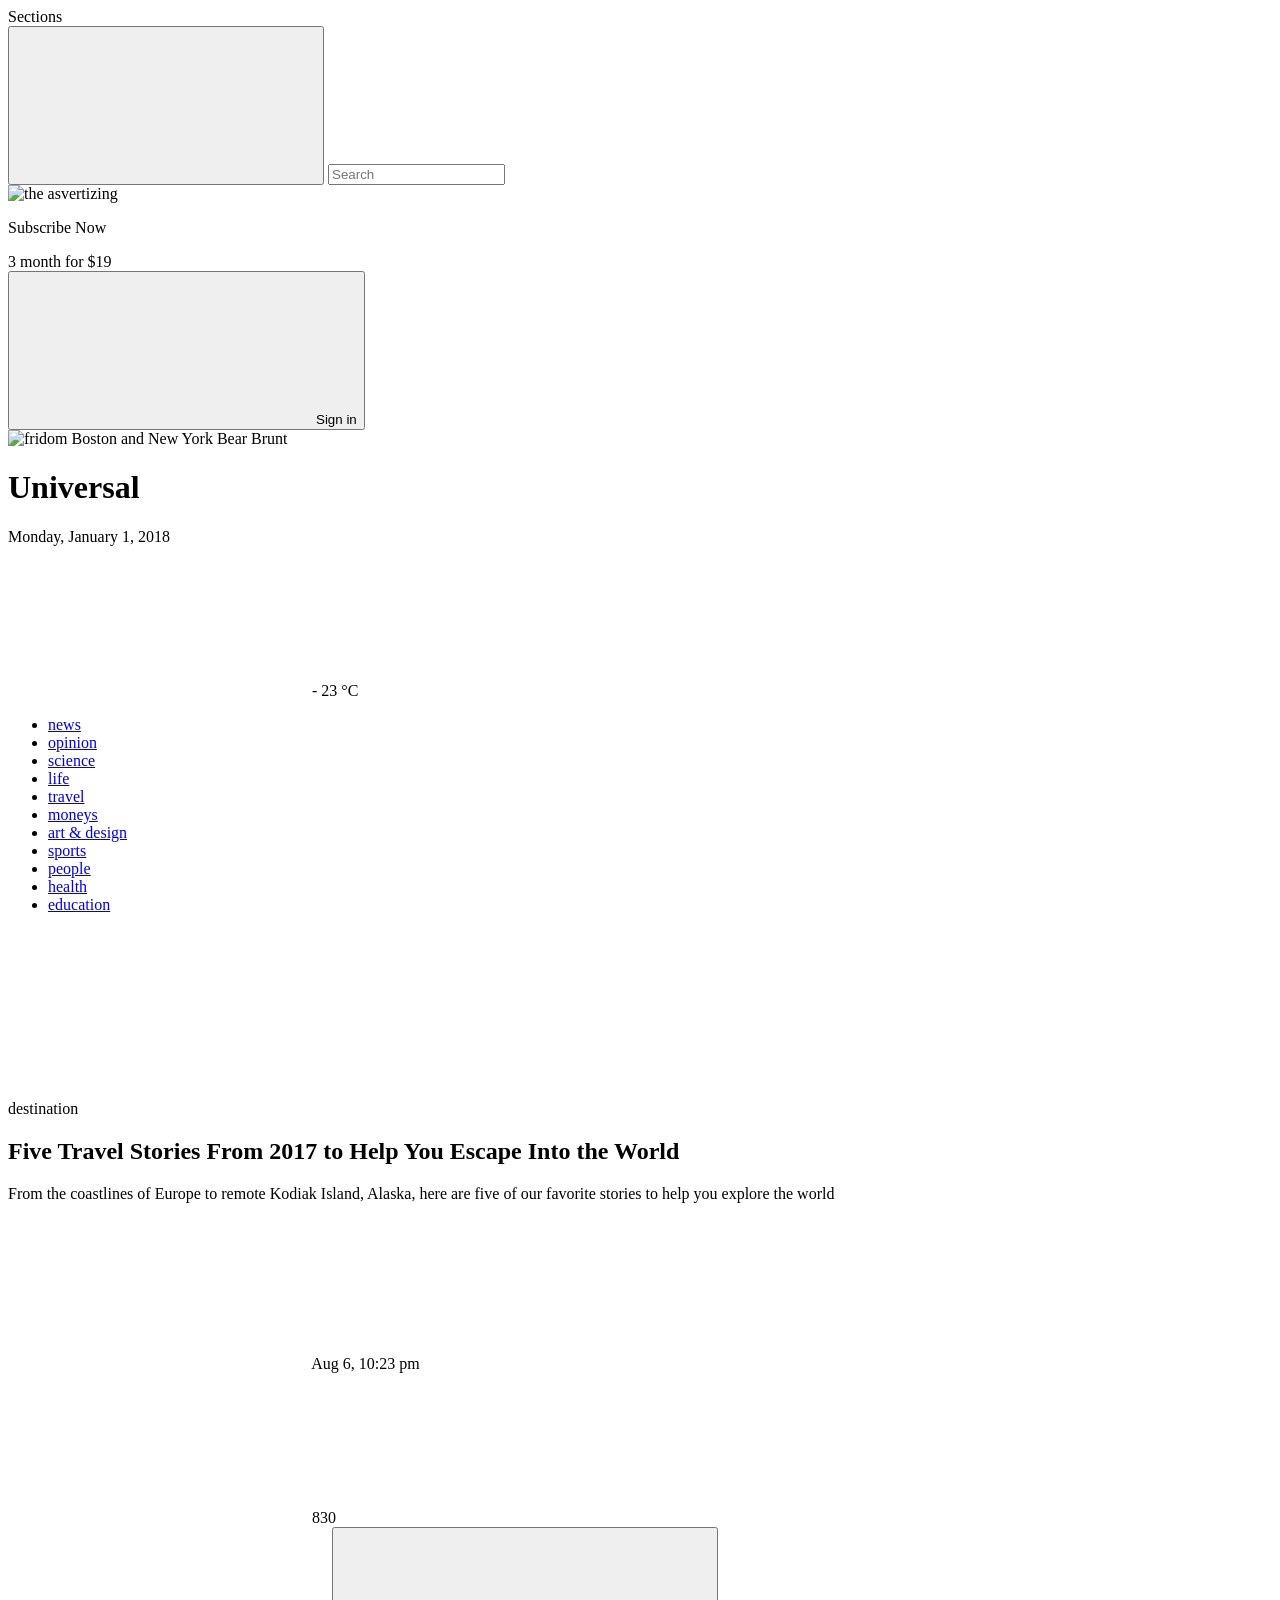
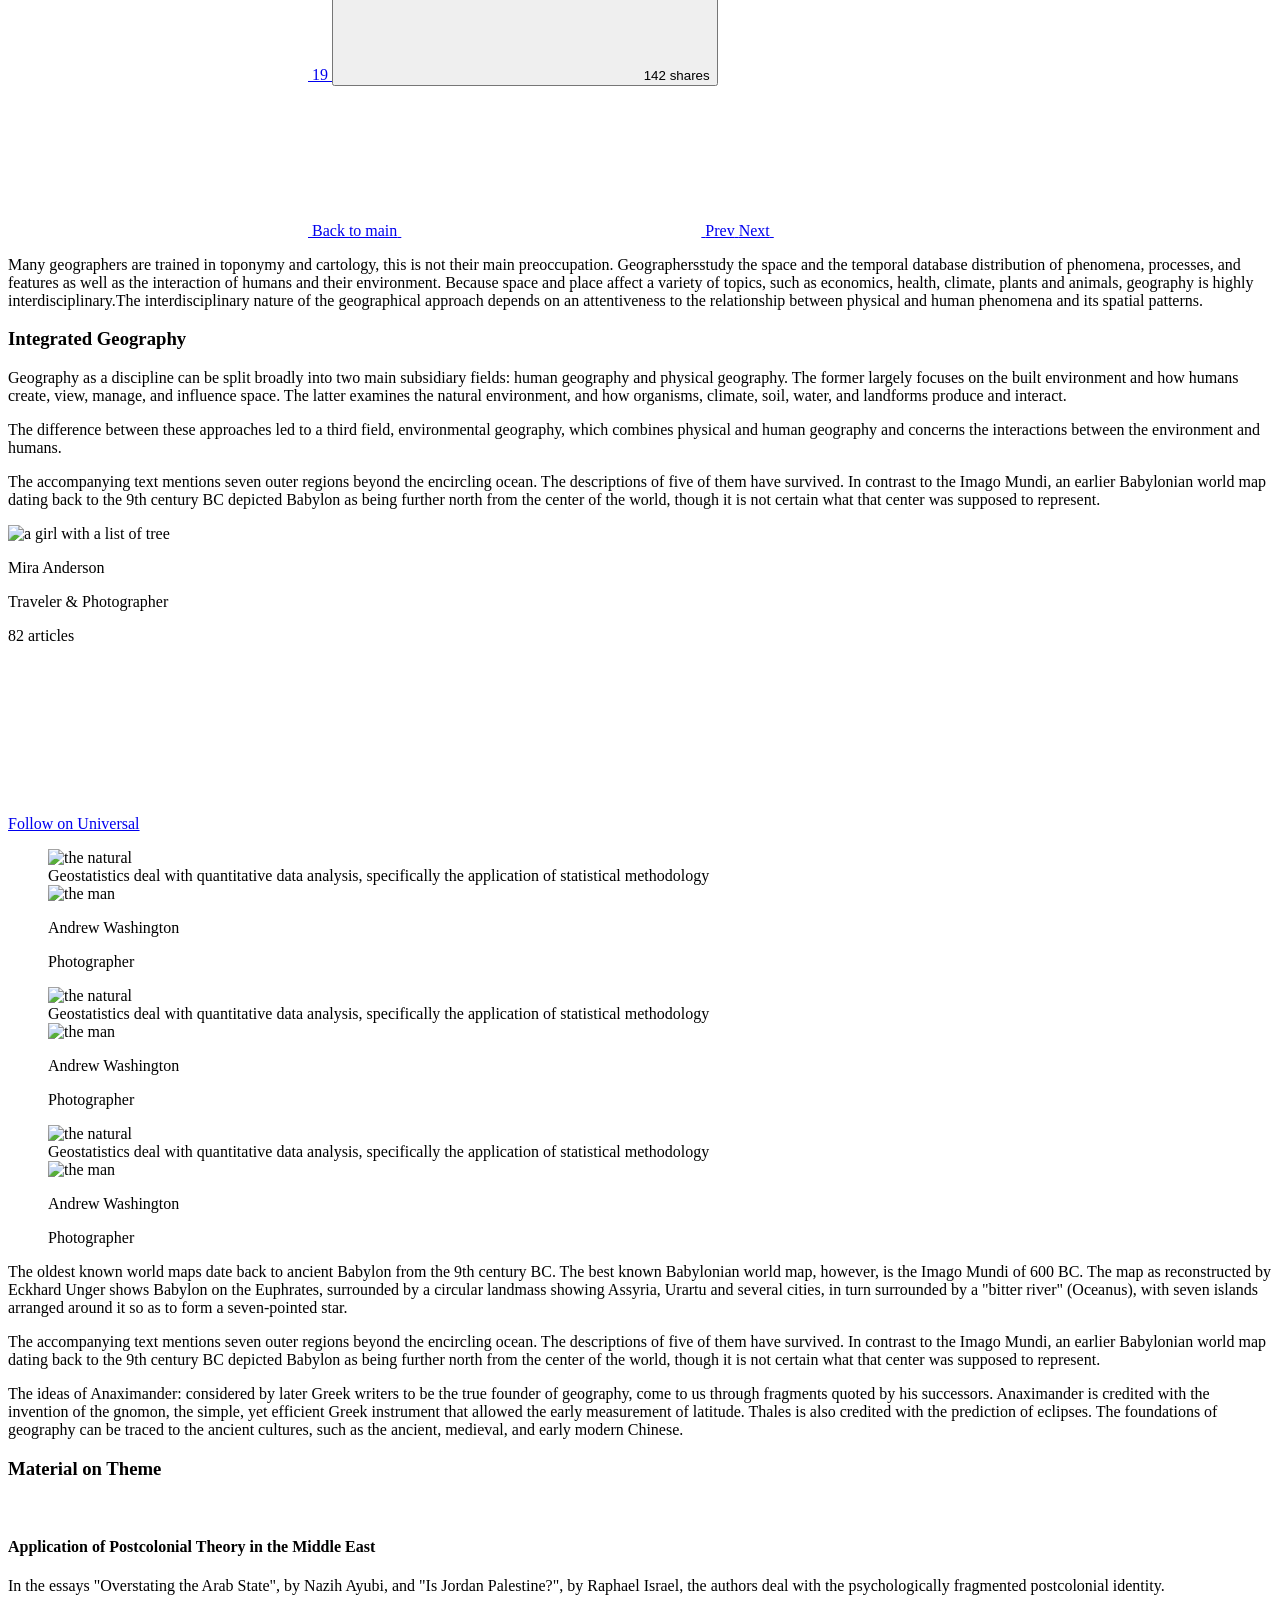
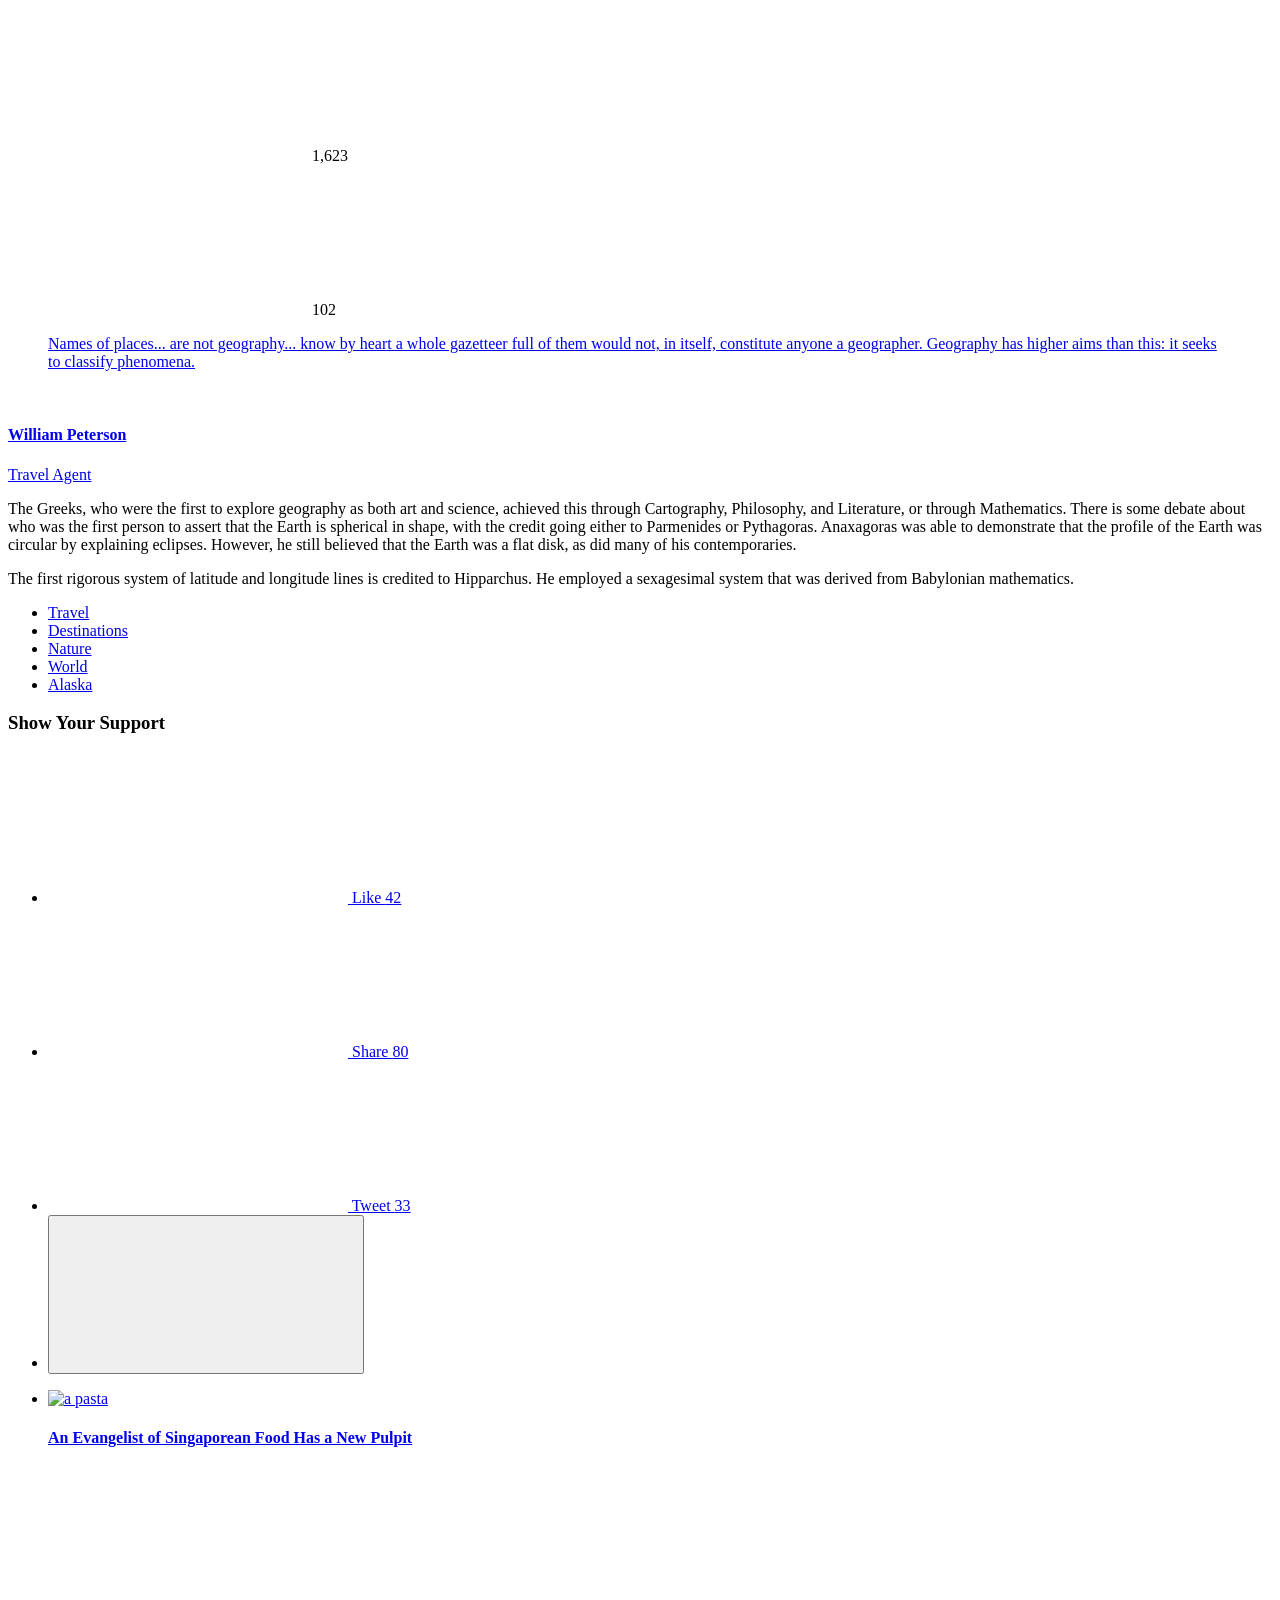
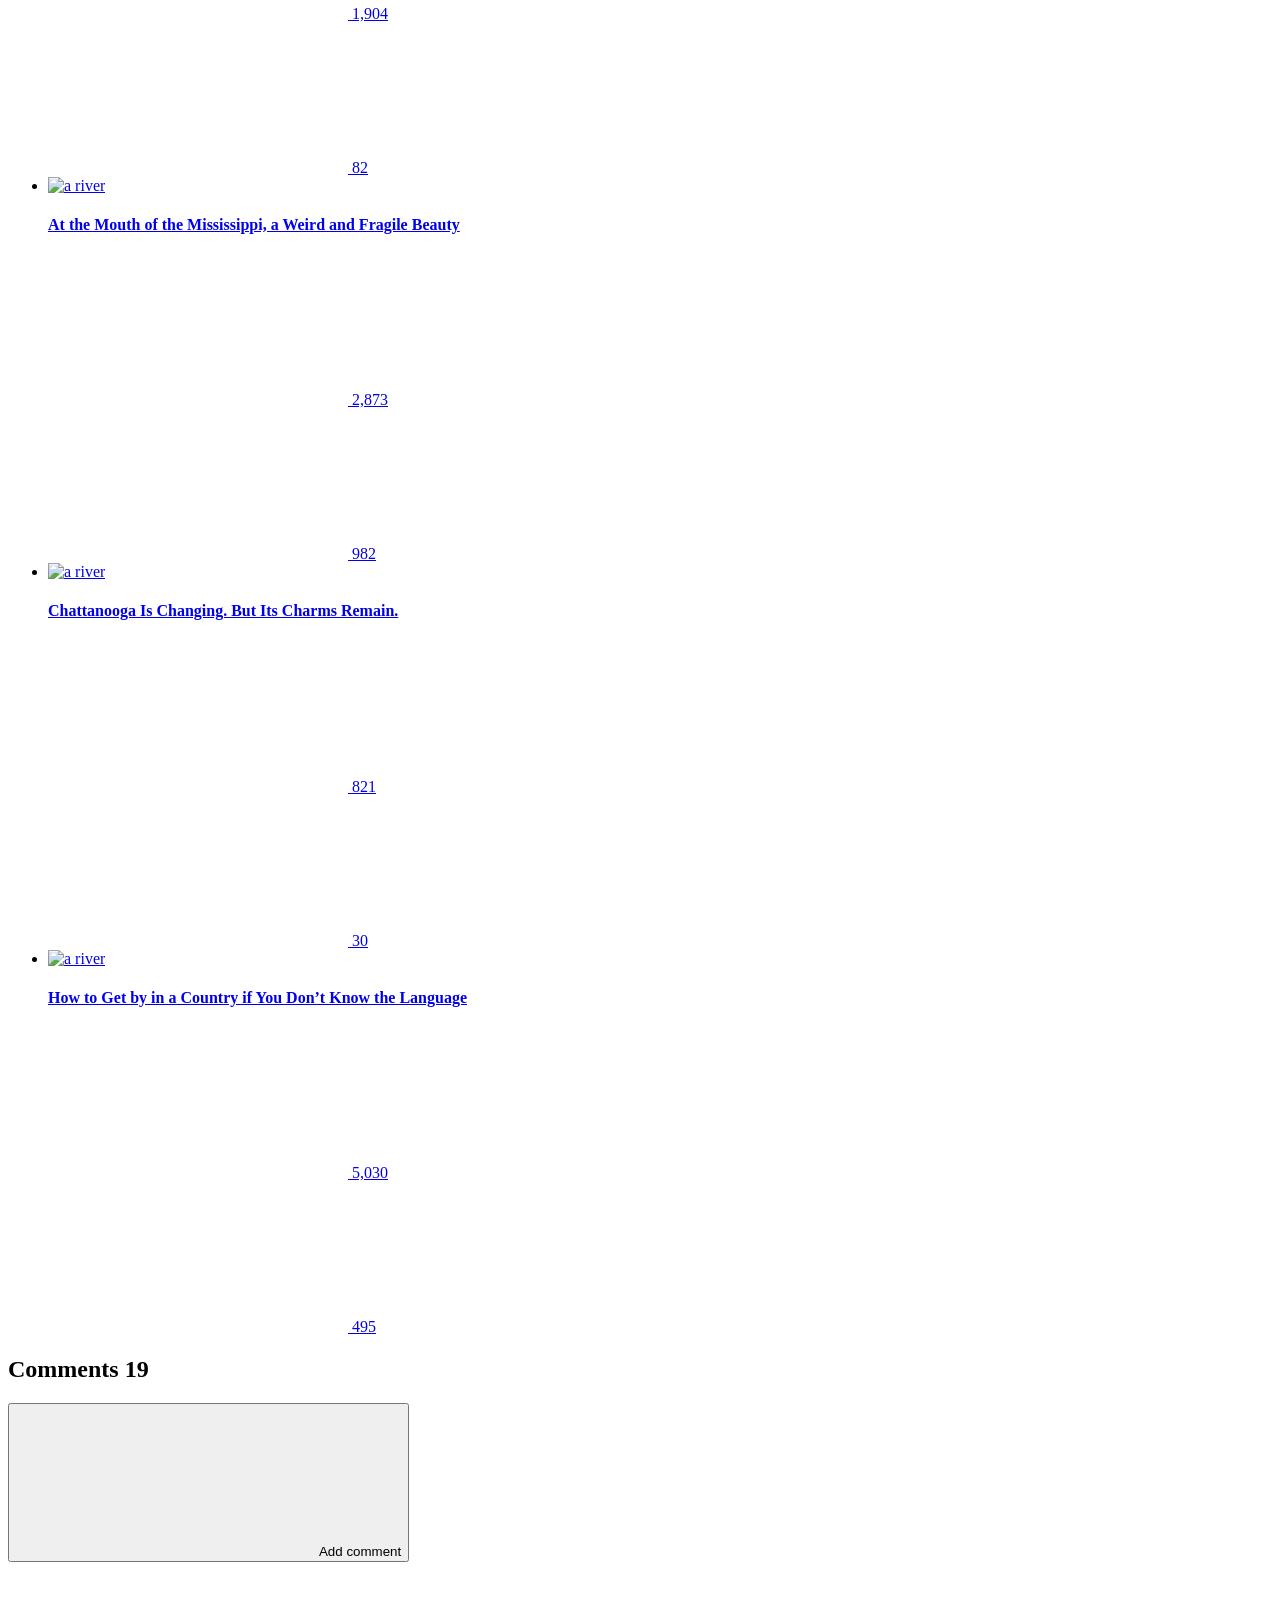
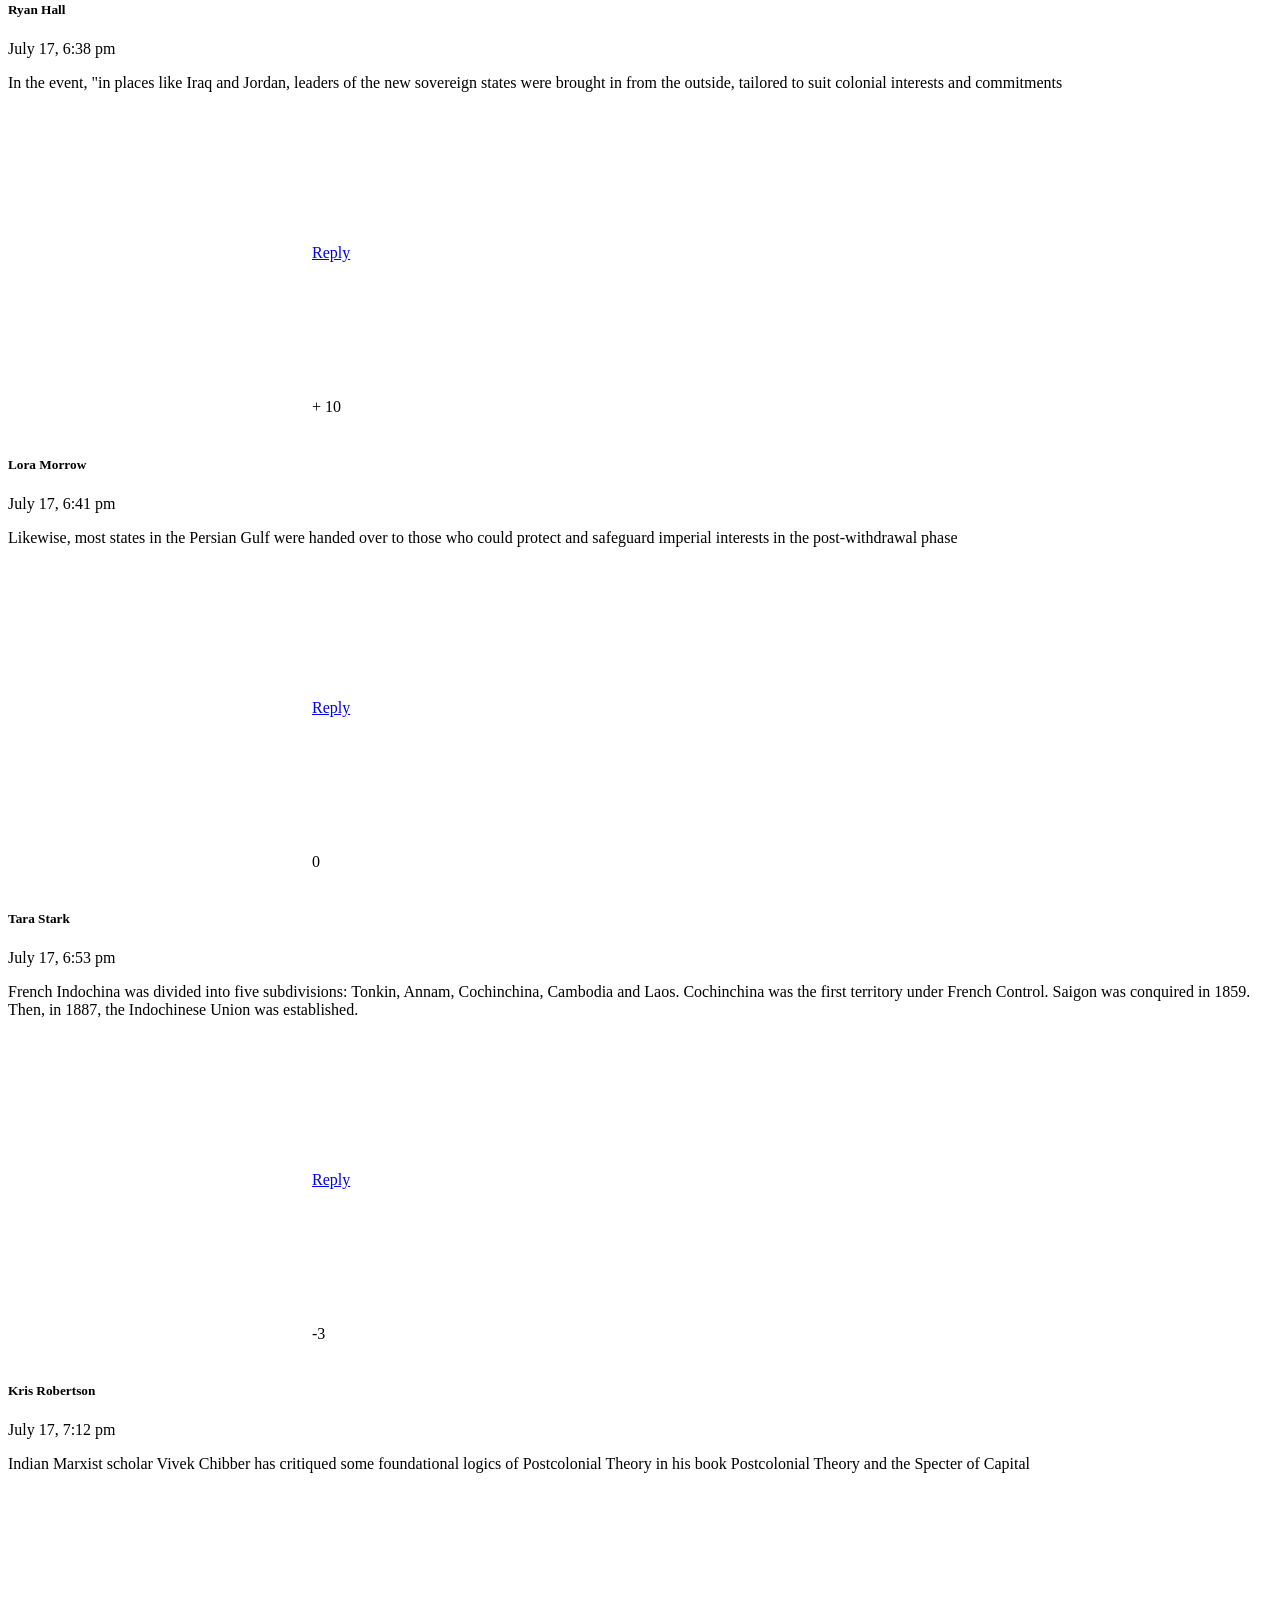
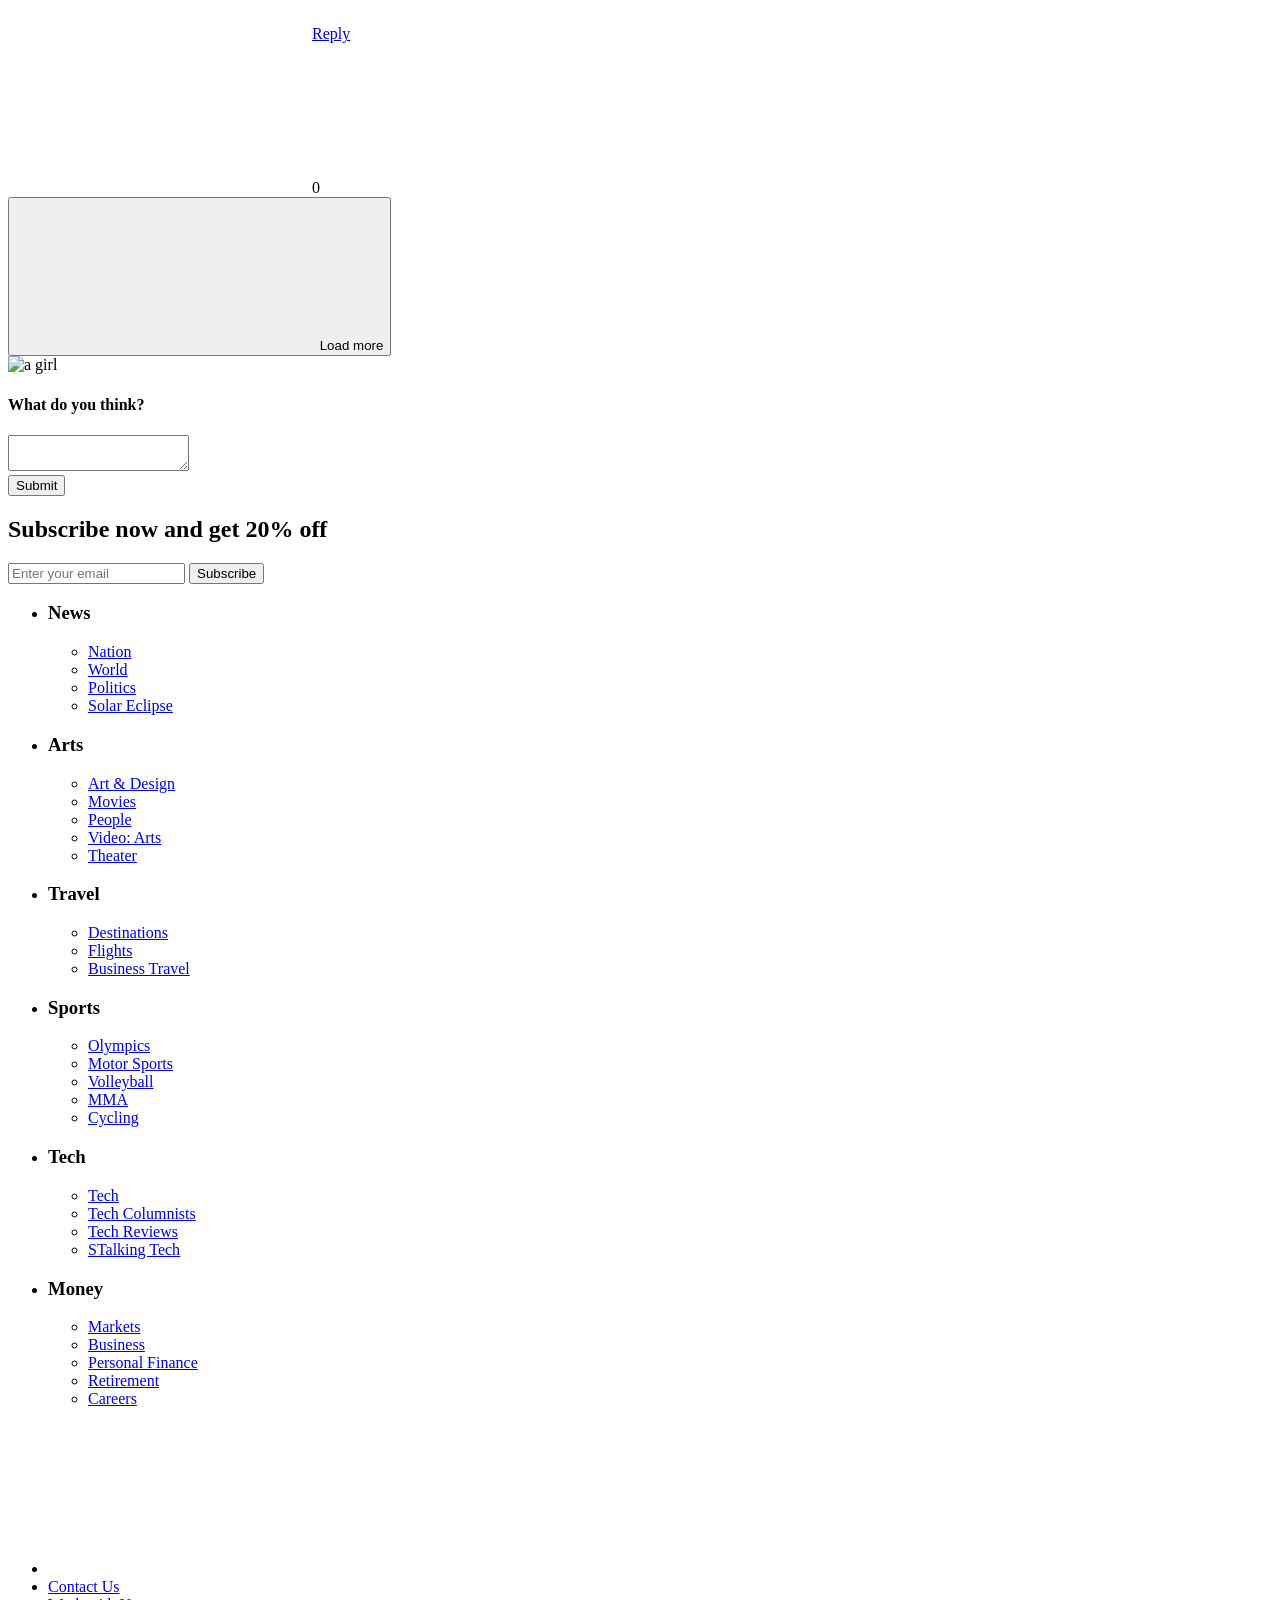
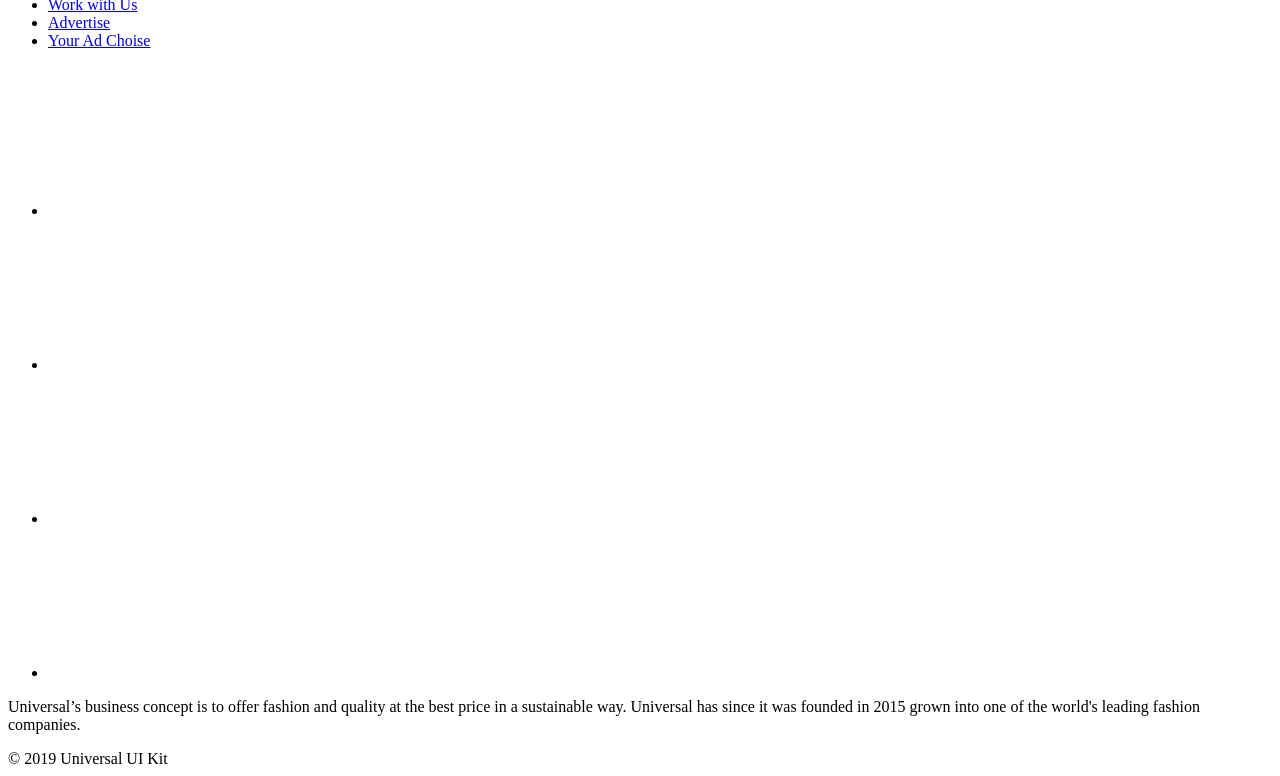
==== article.html @ fa2e1cb7 "Add files via upload" ====
<!DOCTYPE html>
<html lang="en">

<head>
  <meta charset="UTF-8">
  <meta http-equiv="X-UA-Compatible" content="IE=edge">
  <meta name="viewport" content="width=device-width, initial-scale=1.0">
  <title>Univers</title>
  <link rel="apple-touch-icon" sizes="180x180" href="img/favicon_io/apple-touch-icon.png">
  <link rel="icon" type="image/png" sizes="32x32" href="img/favicon_io/favicon-32x32.png">
  <link rel="icon" type="image/png" sizes="16x16" href="img/favicon_io/favicon-16x16.png">
  <link rel="manifest" href="img/favicon_io/site.webmanifest">
  <link rel="stylesheet" href="css/style.min.css">
  <script defer src="js/main.min.js"></script>
</head>

<body class="page">
  <div class="wrapper">
    <header class="header">
  <div class="container">
    <header class="header__top top">
      <div class="top__left">
        <div class="burger">
        </div>
        <span>Sections</span>

        <form class="top__form" action="">
          <button class="btn-reset top__form-btn" type="submit">
            <svg class="search">
              <use class="searching" xlink:href="img/spriteStyle.svg#Search">
              </use>
            </svg>

          </button>
          <input class="top__form-input" type="text" placeholder="Search">
        </form>
      </div>
      <div class="top__right">
        <a class="top__right-link flex-space">
          <div class="top__right-box">
            <img src="img/subs.jpg" alt="the asvertizing" class="top__right-img">
          </div>

          <div class="top__right-info">
            <p class="top__right-title">Subscribe Now</p>
            <span>3 month for $19</span>
          </div>
        </a>
        <button class="top__right-btn btn-reset flex-center" type="button">
          <svg class="man">
            <use class="user" xlink:href="img/spriteStyle.svg#Man">
            </use>
          </svg>Sign in</button>
      </div>
    </header>
    <header class="header__bottom bottom">
      <img class="bottom__logo child--one" src="img/logo.png" alt="fridom">
      <span class="child--two">Boston and New York Bear Brunt</span>
      <h1 class="title bottom__title  child--three">Universal</h1>
      <div class="bottom__date child--four">Monday, January 1, 2018</div>
      <div class="bottom__wheader child--five">
        <svg class="sun">
          <use xlink:href="img/sprite.svg#Sun">
          </use>
        </svg>
        - 23 °C
      </div>
    </header>

  </div>
  <nav class="navigation">
  <div class="container">
    <ul class="list-reset header__navigation navigation__list">
      <li class="navigation__item"><a href="#" class="navigation__link">news</a></li>
      <li class="navigation__item"><a href="#" class="navigation__link" target="_blank">opinion</a></li>
      <li class="navigation__item"><a href="#" class="navigation__link">science</a></li>
      <li class="navigation__item"><a href="#" class="navigation__link">life</a></li>
      <li class="navigation__item"><a href="article.html" class="navigation__link">travel</a></li>
      <li class="navigation__item"><a href="#" class="navigation__link">moneys</a></li>
      <li class="navigation__item"><a href="#" class="navigation__link">art & design</a></li>
      <li class="navigation__item"><a href="#" class="navigation__link">sports</a></li>
      <li class="navigation__item"><a href="#" class="navigation__link">people</a></li>
      <li class="navigation__item"><a href="#" class="navigation__link">health</a></li>
      <li class="navigation__item"><a href="#" class="navigation__link">education</a></li>
    </ul>
  </div>
</nav>

</header>
    <main class="main">
      <section class="herous">
  <div class="container">
    <div class="herous__mark">
      <svg class="bookmark-big svg--ops">
        <use xlink:href="img/sprite.svg#mark">
        </use>
      </svg>
    </div>
    <div class="herous__content-grid grid">
      <div class="herous__content">
        <p class="subtitle herous__subtitle">destination</p>
        <h1 class="title herous__title">Five Travel Stories From 2017 to Help You Escape Into the World</h1>
        <p class="herous__text">From the coastlines of Europe to remote Kodiak Island, Alaska, here are five of our
          favorite stories to help you explore the world</p>
        <div class="herous__data-info info">
          <div class="info__item info__item--center">
            <svg class="clock svg--ops">
              <use xlink:href="img/sprite.svg#Clock">
              </use>
            </svg>
            <span class="date--white--ops info__span">Aug 6, 10:23 pm</span>
          </div>
          <div class="info__item info__item--center">
            <svg class="heart svg--ops">
              <use xlink:href="img/sprite.svg#Heart">
              </use>
            </svg>
            <span class="date--white--ops info__span">830</span>
          </div>
          <a class="info__item info__item--center" href="#comment-read">

            <svg class="comment svg--ops">
              <use xlink:href="img/sprite.svg#Comment">
              </use>
            </svg>

            <span class="date--white--ops info__span">19</span>
          </a>
          <button class="btn-reset btn btn--transparency info__btn-share">
            <svg class="share">
              <use xlink:href="img/sprite.svg#Share">
              </use>
            </svg>
            142 shares
          </button>
        </div>
      </div>
      <div class="herous__pagination">
        <div class="pagination">
          <a class="pagination__item" href="index.html">
            <svg class="home">
              <use xlink:href="img/sprite.svg#Home">
              </use>
            </svg>
            <span class="pagination__span">Back to main</span>
          </a>
          <a class="pagination__item" href="#">
            <svg class="arrow-prev">
              <use xlink:href="img/sprite.svg#prev">
              </use>
            </svg>
            <span class="pagination__span">Prev</span>
          </a>
          <a class="pagination__item" href="#">
            <span class="pagination__span">Next</span>
            <svg class="arrow-next">
              <use xlink:href="img/sprite.svg#next">
              </use>
            </svg>
          </a>
        </div>
      </div>
    </div>
  </div>
</section>
      <section class="articles-top">
  <div class="container">
    <div class="articles-top__content-grid grid">
      <div class="articles-top__content">
        <p class="start">Many geographers are trained in toponymy and cartology, this is not their main
          preoccupation. Geographersstudy the space and the temporal database distribution of phenomena, processes, and
          features as well as the interaction
          of humans and their environment. Because space and place affect a variety of topics,
          such as economics, health, climate, plants and animals, geography is highly
          interdisciplinary.The interdisciplinary nature of the geographical approach depends

          on an attentiveness to the relationship between physical and human
          phenomena and its spatial patterns.</p>

        <h3>
          Integrated Geography
        </h3>
        <p>Geography as a discipline can be split broadly into two main subsidiary fields: human geography and physical
          geography. The former largely focuses on the built environment and how humans create, view, manage, and
          influence space. The latter examines the natural environment, and how organisms, climate, soil, water, and
          landforms produce and interact.</p>
        <p>The difference between these approaches led to a third field, environmental geography, which combines
          physical
          and human geography and concerns the interactions between the environment and humans.</p>
        <p>The accompanying text mentions seven outer regions beyond the encircling ocean. The descriptions of five of
          them have survived. In contrast to the Imago Mundi, an earlier Babylonian world map dating back to the 9th
          century BC depicted Babylon as being further north from the center of the world, though it is not certain what
          that center was supposed to represent.</p>
      </div>
      <div class="articles-top__note author">
        <div class="author-info">
          <img class="author-info__img" src="img/mira.jpg" alt="a girl with a list of tree">
          <p class="title author-info__name">Mira Anderson</p>
          <span class="author-info__position">Traveler & Photographer</span>
          <p class="author-info__num">82 articles</p>
          <div class="author-info__sotial">
            <svg class="sotial-icons">
              <use xlink:href="img/sprite.svg#facebookR">
              </use>
            </svg>
            <svg class="sotial-icons">
              <use xlink:href="img/sprite.svg#twiterR">
              </use>
            </svg>
            <svg class="sotial-icons">
              <use xlink:href="img/sprite.svg#instaR">
              </use>
            </svg>
          </div>
        </div>
        <a href="#" class="author__link">Follow on Universal</a>
      </div>
    </div>

    <div class="articles__slider">
  <div class="container">
    <div class="carusel">
      <div class="carusel__item">
        <figure class="carusel__content">
          <img class="carusel__img" src="img/slider.jpg" alt="the natural">
          <figcaption class="carusel__desc">
            <span class="carusel__text">Geostatistics deal with quantitative data analysis, specifically the application
              of
              statistical methodology</span>
            <div class="carusel__author author-box">
              <img src="img/andrew.jpg" alt="the man">
              <div class="author__info author-box__info">
                <p class="author__name author-box__name">Andrew Washington</p>
                <span class="date author__position">Photographer</span>
              </div>
            </div>
          </figcaption>
        </figure>
      </div>
      <div class="carusel__item">
        <figure class="carusel__content">
          <img class="carusel__img" src="img/slider.jpg" alt="the natural">
          <figcaption class="carusel__desc">
            <span class="carusel__text">Geostatistics deal with quantitative data analysis, specifically the application
              of
              statistical methodology</span>
            <div class="carusel__author author-box">
              <img src="img/andrew.jpg" alt="the man">
              <div class="author__info author-box__info">
                <p class="author__name author-box__name">Andrew Washington</p>
                <span class="date author__position">Photographer</span>
              </div>
            </div>
          </figcaption>
        </figure>
      </div>
      <div class="carusel__item">
        <figure class="carusel__content">
          <img class="carusel__img" src="img/slider.jpg" alt="the natural">
          <figcaption class="carusel__desc">
            <span class="carusel__text">Geostatistics deal with quantitative data analysis, specifically the application
              of
              statistical methodology</span>
            <div class="carusel__author author-box">
              <img src="img/andrew.jpg" alt="the man">
              <div class="author__info author-box__info">
                <p class="author__name author-box__name">Andrew Washington</p>
                <span class="date author__position">Photographer</span>
              </div>
            </div>
          </figcaption>
        </figure>
      </div>
    </div>
  </div>
</div>
    <div class="articles-top__content-grid grid">
      <div class="articles-top__content">
        <p>The oldest known world maps date back to ancient Babylon from the 9th century BC. The best known Babylonian
          world map, however, is the Imago Mundi of 600 BC. The map as reconstructed by Eckhard Unger shows Babylon on
          the Euphrates, surrounded by a circular landmass showing Assyria, Urartu and several cities, in turn
          surrounded by a "bitter river" (Oceanus), with seven islands arranged around it so as to form a seven-pointed
          star.</p>
        <p>The accompanying text mentions seven outer regions beyond the encircling ocean. The descriptions of five of
          them have survived. In contrast to the Imago Mundi, an earlier Babylonian world map dating back to the 9th
          century BC depicted Babylon as being further north from the center of the world, though it is not certain what
          that center was supposed to represent.</p>
        <p>The ideas of Anaximander: considered by later Greek writers to be the true founder of geography, come to us
          through fragments quoted by his successors. Anaximander is credited with the invention of the gnomon, the
          simple, yet efficient Greek instrument that allowed the early measurement of latitude. Thales is also credited
          with the prediction of eclipses. The foundations of geography can be traced to the ancient cultures, such as
          the ancient, medieval, and early modern Chinese.</p>
      </div>

      <div class="articles-top__note theme">
        <h3 class="title theme__title">Material on Theme</h3>
        <img src="img/girath.jpg" alt="" class="theme__img">
        <h4 class="title theme__subtitle">Application of Postcolonial Theory in the Middle East</h4>
        <p class="theme__text">In the essays "Overstating the Arab State", by Nazih Ayubi, and "Is Jordan Palestine?",
          by Raphael Israel, the authors deal with the psychologically fragmented postcolonial identity.</p>
        <div class="theme__notification info">
          <div class="info__item">
            <svg class="eye">
              <use xlink:href="img/sprite.svg#Eye">
              </use>
            </svg>
            <span class="date">1,623</span>
          </div>
          <div class="info__item">
            <svg class="comment">
              <use xlink:href="img/sprite.svg#Comment">
              </use>
            </svg>
            <span class="date">102</span>
          </div>
        </div>
      </div>

      <div class="articles-top__content">
        <div class="articles-top__qout qout">
          <a href="#" class="qout__link">
            <div class="qout__content">
              <blockquote class="title qout__text">Names of places... are not geography... know by heart a whole
                gazetteer
                full
                of them would not, in itself, constitute anyone a geographer. Geography has higher aims than this: it
                seeks to classify phenomena.
              </blockquote>
              <div class="qout__author">
                <img src="img/william.jpg" alt="">
                <div class="qout__info">
                  <h4 class="qout__author-name">William Peterson</h4>
                  <span class="qout__position">Travel Agent</span>
                </div>
              </div>
            </div>
          </a>
        </div>
      </div>

      <div class="articles-top__content">
        <p>The Greeks, who were the first to explore geography as both art and science, achieved this through
          Cartography,
          Philosophy, and Literature, or through Mathematics. There is some debate about who was the first person to
          assert that the Earth is spherical in shape, with the credit going either to Parmenides or Pythagoras.
          Anaxagoras was able to demonstrate that the profile of the Earth was circular by explaining eclipses. However,
          he still believed that the Earth was a flat disk, as did many of his contemporaries.</p>
        <p>The first rigorous system of latitude and longitude lines is credited to Hipparchus. He employed a
          sexagesimal system that was derived from Babylonian mathematics.</p>
      </div>
      <div class="articles-top__tags tags">
        <ul class="list-reset tags__list">
          <li class="tags__item"><a href="#" class="tags__link">Travel</a></li>
          <li class="tags__item"><a href="#" class="tags__link">Destinations</a></li>
          <li class="tags__item"><a href="#" class="tags__link">Nature</a></li>
          <li class="tags__item"><a href="#" class="tags__link">World</a></li>
          <li class="tags__item"><a href="#" class="tags__link">Alaska</a></li>
        </ul>
      </div>
      <div class="articles-top__support support">
        <h3 class="title support__title">Show Your Support</h3>
        <ul class="list-reset support__list">
          <li class="support__item">
            <a href="#" class="btn-reset btn btn--red support__link">
              <svg class="heart-medium support__icon--left">
                <use xlink:href="img/sprite.svg#Heart-medium">
                </use>
              </svg>
              Like
              <span class="date--white">42</span>
            </a>
          </li>
          <li class="support__item">
            <a href="#" class="btn-reset btn btn--darkblue support__link">
              <svg class="fb-icon support__icon--left">
                <use xlink:href="img/sprite.svg#Facebook">
                </use>
              </svg>
              Share
              <span class="date--white">80</span>
            </a>
          </li>
          <li class="support__item">
            <a href="#" class="btn-reset btn  support__link">
              <svg class="twit support__icon--left">
                <use xlink:href="img/sprite.svg#twitter">
                </use>
              </svg>
              Tweet
              <span class="date--white">33</span>
            </a>
          </li>
          <li class="support__item">
            <button class="btn-reset">
              <svg class="dots-icon">
                <use xlink:href="img/sprite.svg#dots">
                </use>
              </svg>
            </button>
          </li>
        </ul>
      </div>
    </div>
  </div>
</section>
      <section class="note">
  <div class="container">
    <div class="note__content cards">
      <ul class="cards__list">
        <li class="list-reset cards__item">
          <a href="#" class="cards__link">
            <div class="cards__content">
              <img src="img/blog-1.jpg" alt="a pasta" class="cards__img">
              <h4 class="title cards__title">An Evangelist of Singaporean Food Has a New Pulpit</h4>
              <div class="cards__notification info">
                <div class="info__item">
                  <svg class="eye">
                    <use xlink:href="img/sprite.svg#Eye">
                    </use>
                  </svg>
                  <span class="info__date date">1,904</span>
                </div>
                <div class="info__item">
                  <svg class="comment">
                    <use xlink:href="img/sprite.svg#Comment">
                    </use>
                  </svg>
                  <span class="info__date date">82</span>
                </div>
              </div>
            </div>
          </a>
        </li>
        <li class="list-reset cards__item">
          <a href="#" class="cards__link">
            <div class="cards__content">
              <img src="img/blog-2.jpg" alt="a river" class="cards__img">
              <h4 class="title cards__title">At the Mouth of the Mississippi, a Weird and Fragile Beauty</h4>
              <div class="cards__notification info">
                <div class="info__item">
                  <svg class="eye">
                    <use xlink:href="img/sprite.svg#Eye">
                    </use>
                  </svg>
                  <span class="info__date date">2,873</span>
                </div>
                <div class="info__item">
                  <svg class="comment">
                    <use xlink:href="img/sprite.svg#Comment">
                    </use>
                  </svg>
                  <span class="info__date date">982</span>
                </div>
              </div>
            </div>
          </a>
        </li>
        <li class="list-reset cards__item">
          <a href="#" class="cards__link">
            <div class="cards__content">
              <img src="img/blog-3.jpg" alt="a river" class="cards__img">
              <h4 class="title cards__title">Chattanooga Is Changing. But Its Charms Remain.</h4>
              <div class="cards__notification info">
                <div class="info__item">
                  <svg class="eye">
                    <use xlink:href="img/sprite.svg#Eye">
                    </use>
                  </svg>
                  <span class="info__date date">821</span>
                </div>
                <div class="info__item">
                  <svg class="comment">
                    <use xlink:href="img/sprite.svg#Comment">
                    </use>
                  </svg>
                  <span class="info__date date">30</span>
                </div>
              </div>
            </div>
          </a>
        </li>
        <li class="list-reset cards__item">
          <a href="#" class="cards__link">
            <div class="cards__content">
              <img src="img/blog-4.jpg" alt="a river" class="cards__img">
              <h4 class="title cards__title">How to Get by in a Country if You Don’t Know the Language</h4>
              <div class="cards__notification info">
                <div class="info__item">
                  <svg class="eye">
                    <use xlink:href="img/sprite.svg#Eye">
                    </use>
                  </svg>
                  <span class="info__date date">5,030</span>
                </div>
                <div class="info__item">
                  <svg class="comment">
                    <use xlink:href="img/sprite.svg#Comment">
                    </use>
                  </svg>
                  <span class="info__date date">495</span>
                </div>
              </div>
            </div>
          </a>
        </li>
      </ul>
    </div>
  </div>
</section>
      <section class="comments">
  <div class="container">
    <div class="comments__top" id="comment-read">
      <h2 class="comments__title title">Comments <span class="comments__span">19</span></h2>
      <button class="btn-reset btn comments__btn" type="button">
        <svg class="pencil">
          <use xlink:href="img/sprite.svg#Pencil">
          </use>
        </svg>
        Add comment
      </button>
    </div>
    <div class="comments__content comment-user">
      <div class="comment-user__list">
        <div class="comment-user__item">
          <div class="comment-user__content">
            <a href="#" class="comment-user__link">
              <img src="img/user-1.png" alt="" class="comment-user__img">
            </a>
            <div class="comment-user__info">
              <h5 class="comment-user__name title">Ryan Hall</h5>
              <span class="comment-user__data date">July 17, 6:38 pm</span>
              <p class="comment-user__text">
                In the event, "in places like Iraq and Jordan, leaders of the new sovereign states were brought in from
                the outside, tailored to suit colonial interests and commitments
              </p>
              <div class="comment-user__icons info">
                <div class="info__item info__item--center">
                  <svg class="comment">
                    <use xlink:href="img/sprite.svg#Comment">
                    </use>
                  </svg>
                  <a class="info__date" href="#reply">Reply</a>
                </div>
                <div class="info__item info__item--center">
                  <svg class="thumb thumb--pos">
                    <use xlink:href="img/sprite.svg#ThumbOk">
                    </use>
                  </svg>
                  <span class=" num-sign">+</span>
                  <span class="info__num info__num--green info__num-value date">10</span>
                  <svg class="thumb thumb--neg">
                    <use xlink:href="img/sprite.svg#Thumb">
                    </use>
                  </svg>
                </div>
              </div>
            </div>
          </div>
        </div>
        <div class="comment-user__item">
          <div class="comment-user__content comment-user__content--reply">
            <a href="#" class="comment-user__link">
              <img src="img/user-2.png" alt="" class="comment-user__img">
            </a>
            <div class="comment-user__info">
              <h5 class="comment-user__name title">Lora Morrow</h5>
              <span class="comment-user__data date">July 17, 6:41 pm</span>
              <p class="comment-user__text">
                Likewise, most states in the Persian Gulf were handed over to those who could protect and safeguard
                imperial interests in the post-withdrawal phase
              </p>
              <div class="comment-user__icons info">
                <div class="info__item info__item--center">
                  <svg class="comment">
                    <use xlink:href="img/sprite.svg#Comment">
                    </use>
                  </svg>
                  <a class="info__date" href="#reply">Reply</a>
                </div>
                <div class="info__item info__item--center">
                  <svg class="thumb thumb--pos">
                    <use xlink:href="img/sprite.svg#ThumbOk">
                    </use>
                  </svg>
                  <span class=" num-sign"></span>

                  <span class="info__num info__num--default info__num-value date">0</span>
                  <svg class="thumb thumb--neg">
                    <use xlink:href="img/sprite.svg#Thumb">
                    </use>
                  </svg>
                </div>
              </div>
            </div>
          </div>
        </div>
        <div class="comment-user__item">
          <div class="comment-user__content">
            <a href="#" class="comment-user__link">
              <img src="img/user-3.png" alt="" class="comment-user__img">
            </a>
            <div class="comment-user__info">
              <h5 class="comment-user__name title">Tara Stark</h5>
              <span class="comment-user__data date">July 17, 6:53 pm</span>
              <p class="comment-user__text">
                French Indochina was divided into five subdivisions: Tonkin, Annam, Cochinchina, Cambodia and Laos.
                Cochinchina was the first territory under French Control. Saigon was conquired in 1859. Then, in 1887,
                the Indochinese Union was established.
              </p>
              <div class="comment-user__icons info">
                <div class="info__item info__item--center">
                  <svg class="comment">
                    <use xlink:href="img/sprite.svg#Comment">
                    </use>
                  </svg>
                  <a class="info__date" href="#reply">Reply</a>
                </div>
                <div class="info__item info__item--center">
                  <svg class="thumb thumb--pos">
                    <use xlink:href="img/sprite.svg#ThumbOk">
                    </use>
                  </svg>
                  <span class=" num-sign"></span>

                  <span class="info__num info__num--red info__num-value date">-3</span>
                  <svg class="thumb thumb--neg">
                    <use xlink:href="img/sprite.svg#Thumb">
                    </use>
                  </svg>
                </div>
              </div>
            </div>
          </div>
        </div>
        <div class="comment-user__item">
          <div class="comment-user__content">
            <a href="#" class="comment-user__link">
              <img src="img/user-4.png" alt="" class="comment-user__img">
            </a>
            <div class="comment-user__info">
              <h5 class="comment-user__name title">Kris Robertson</h5>
              <span class="comment-user__data date">July 17, 7:12 pm</span>
              <p class="comment-user__text">
                Indian Marxist scholar Vivek Chibber has critiqued some foundational logics of Postcolonial Theory in
                his
                book Postcolonial Theory and the Specter of Capital
              </p>
              <div class="comment-user__icons info">
                <div class="info__item info__item--center">
                  <svg class="comment">
                    <use xlink:href="img/sprite.svg#Comment">
                    </use>
                  </svg>
                  <a class="info__date" href="#reply">Reply</a>
                </div>
                <div class="info__item info__item--center">
                  <svg class="thumb thumb--pos">
                    <use xlink:href="img/sprite.svg#ThumbOk">
                    </use>
                  </svg>
                  <span class=" num-sign num--green"></span>

                  <span class="info__num info__num--default info__num-value date">0</span>
                  <svg class="thumb thumb--neg">
                    <use xlink:href="img/sprite.svg#Thumb">
                    </use>
                  </svg>
                </div>
              </div>
            </div>
          </div>
        </div>
      </div>
    </div>
    <div class="comments__btn-center">
      <button class="btn-reset btn btn--more">
        <svg class="load">
          <use xlink:href="img/sprite.svg#Loading">
          </use>
        </svg>
        Load more</button>
    </div>
    <form class="comments__form form" id="reply">
      <div class="form__block-img">
        <img src="img/user-5.png" alt="a girl" class="form__img">
      </div>
      <div class="form__btns">
        <h4 class="title form__label">What do you think?</h4>
        <div class="form__poligon">
          <textarea class="form__textarea">
          </textarea>
        </div>
        <button class="btn-reset btn btn--read form__btn" type="submit">Submit
        </button>
      </div>

    </form>
  </div>
</section>
    </main>
    <footer class="footer">
  <div class="container">
    <h2 class="title footer__title">Subscribe now and get 20% off</h2>
    <form action="" class="footer__form-group">
      <input type="text" class="input" placeholder="Enter your email">
      <button class="btn-reset btn btn__footer">Subscribe</button>
    </form>
    <ul class="list-reset footer__list">
      <li class="footer__item footer__item--red">
        <h3 class="footer__item-title">News</h3>
        <ul class="list-reset list">
          <li class="list__item"><a href="#" class="list__link">Nation</a></li>
          <li class="list__item"><a href="#" class="list__link">World</a></li>
          <li class="list__item"><a href="#" class="list__link">Politics</a></li>
          <li class="list__item"><a href="#" class="list__link">Solar Eclipse</a></li>
        </ul>
      </li>
      <li class="footer__item footer__item--purple">
        <h3 class="footer__item-title">Arts</h3>
        <ul class="list-reset list">
          <li class="list__item"><a href="#" class="list__link">Art & Design</a></li>
          <li class="list__item"><a href="#" class="list__link">Movies</a></li>
          <li class="list__item"><a href="#" class="list__link">People</a></li>
          <li class="list__item"><a href="#" class="list__link">Video: Arts</a></li>
          <li class="list__item"><a href="#" class="list__link">Theater</a></li>
        </ul>
      </li>
      <li class="footer__item footer__item--blue">
        <h3 class="footer__item-title">Travel</h3>
        <ul class="list-reset list">
          <li class="list__item"><a href="#" class="list__link">Destinations</a></li>
          <li class="list__item"><a href="#" class="list__link">Flights</a></li>
          <li class="list__item"><a href="#" class="list__link">Business Travel</a></li>
        </ul>
      </li>
      <li class="footer__item footer__item--orange">
        <h3 class="footer__item-title">Sports</h3>
        <ul class="list-reset list">
          <li class="list__item"><a href="#" class="list__link">Olympics</a></li>
          <li class="list__item"><a href="#" class="list__link">Motor Sports</a></li>
          <li class="list__item"><a href="#" class="list__link">Volleyball</a></li>
          <li class="list__item"><a href="#" class="list__link">MMA</a></li>
          <li class="list__item"><a href="#" class="list__link">Cycling</a></li>
        </ul>
      </li>
      <li class="footer__item footer__item--green">
        <h3 class="footer__item-title">Tech</h3>
        <ul class="list-reset list">
          <li class="list__item"><a href="#" class="list__link">Tech</a></li>
          <li class="list__item"><a href="#" class="list__link">Tech Columnists</a></li>
          <li class="list__item"><a href="#" class="list__link">Tech Reviews</a></li>
          <li class="list__item"><a href="#" class="list__link">STalking Tech</a></li>
        </ul>
      </li>
      <li class="footer__item footer__item--greyblue">
        <h3 class="footer__item-title">Money</h3>
        <ul class="list-reset list">
          <li class="list__item"><a href="#" class="list__link">Markets</a></li>
          <li class="list__item"><a href="#" class="list__link">Business</a></li>
          <li class="list__item"><a href="#" class="list__link">Personal Finance</a></li>
          <li class="list__item"><a href="#" class="list__link">Retirement</a></li>
          <li class="list__item"><a href="#" class="list__link">Careers</a></li>
        </ul>
      </li>
    </ul>
    <div class="footer__contact contacts">
      <ul class="list-reset contacts__list">
        <li class="contacts__item"><a href="#" class="contacts__link">
            <svg class="logo">
              <use xlink:href="img/sprite.svg#logo-symbol">
              </use>
            </svg>
          </a></li>
        <li class="contacts__item"><a href="#" class="contacts__link">Contact Us</a></li>
        <li class="contacts__item"><a href="#" class="contacts__link">Work with Us</a></li>
        <li class="contacts__item"><a href="#" class="contacts__link">Advertise</a></li>
        <li class="contacts__item"><a href="#" class="contacts__link">Your Ad Choise</a></li>
      </ul>
      <ul class="list-reset contacts__sotial-list flex sotial">
        <li class="sotial__item"><a href="#" class="sotial__link">
            <svg class="sotial-icon">
              <use xlink:href="img/sprite.svg#facebook-bg">
              </use>
            </svg>
          </a></li>
        <li class="sotial__item"><a href="#" class="sotial__link">
            <svg class="sotial-icon">
              <use xlink:href="img/sprite.svg#twitter-bg">
              </use>
            </svg>
          </a></li>
        <li class="sotial__item"><a href="#" class="sotial__link">
            <svg class="sotial-icon">
              <use xlink:href="img/sprite.svg#youtube-bg">
              </use>
            </svg>
          </a></li>
        <li class="sotial__item"><a href="#" class="sotial__link">
            <svg class="sotial-icon">
              <use xlink:href="img/sprite.svg#instagram-bg">
              </use>
            </svg>
          </a></li>
      </ul>
    </div>
    <div class="copyright">
      <p class=" copyright__text">Universal’s business concept is to offer fashion and quality at the best price
        in a
        sustainable way.
        Universal has since it was founded in 2015 grown into one of the world's leading fashion companies. </p>
      <span class=" copyright__copy">© 2019 Universal UI Kit</span>
    </div>
  </div>
</footer>
  </div>
</body>

</html>
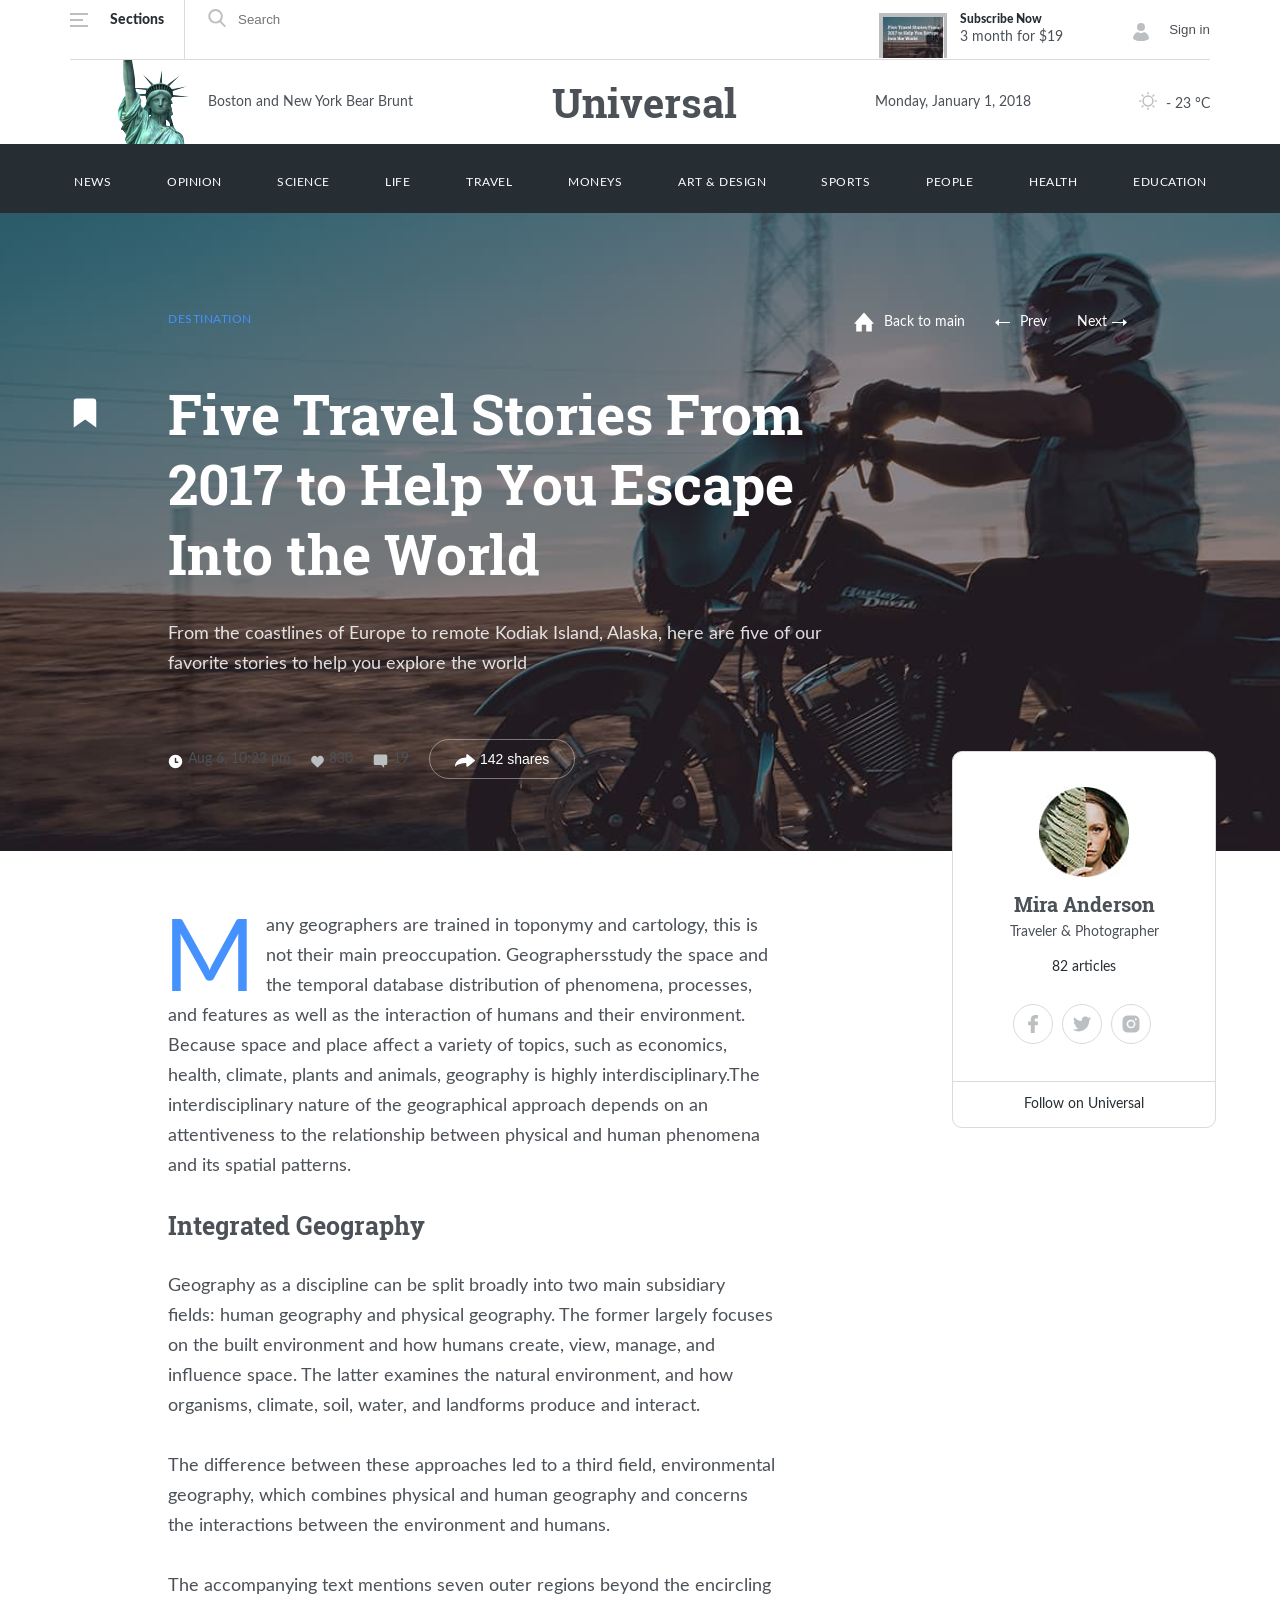
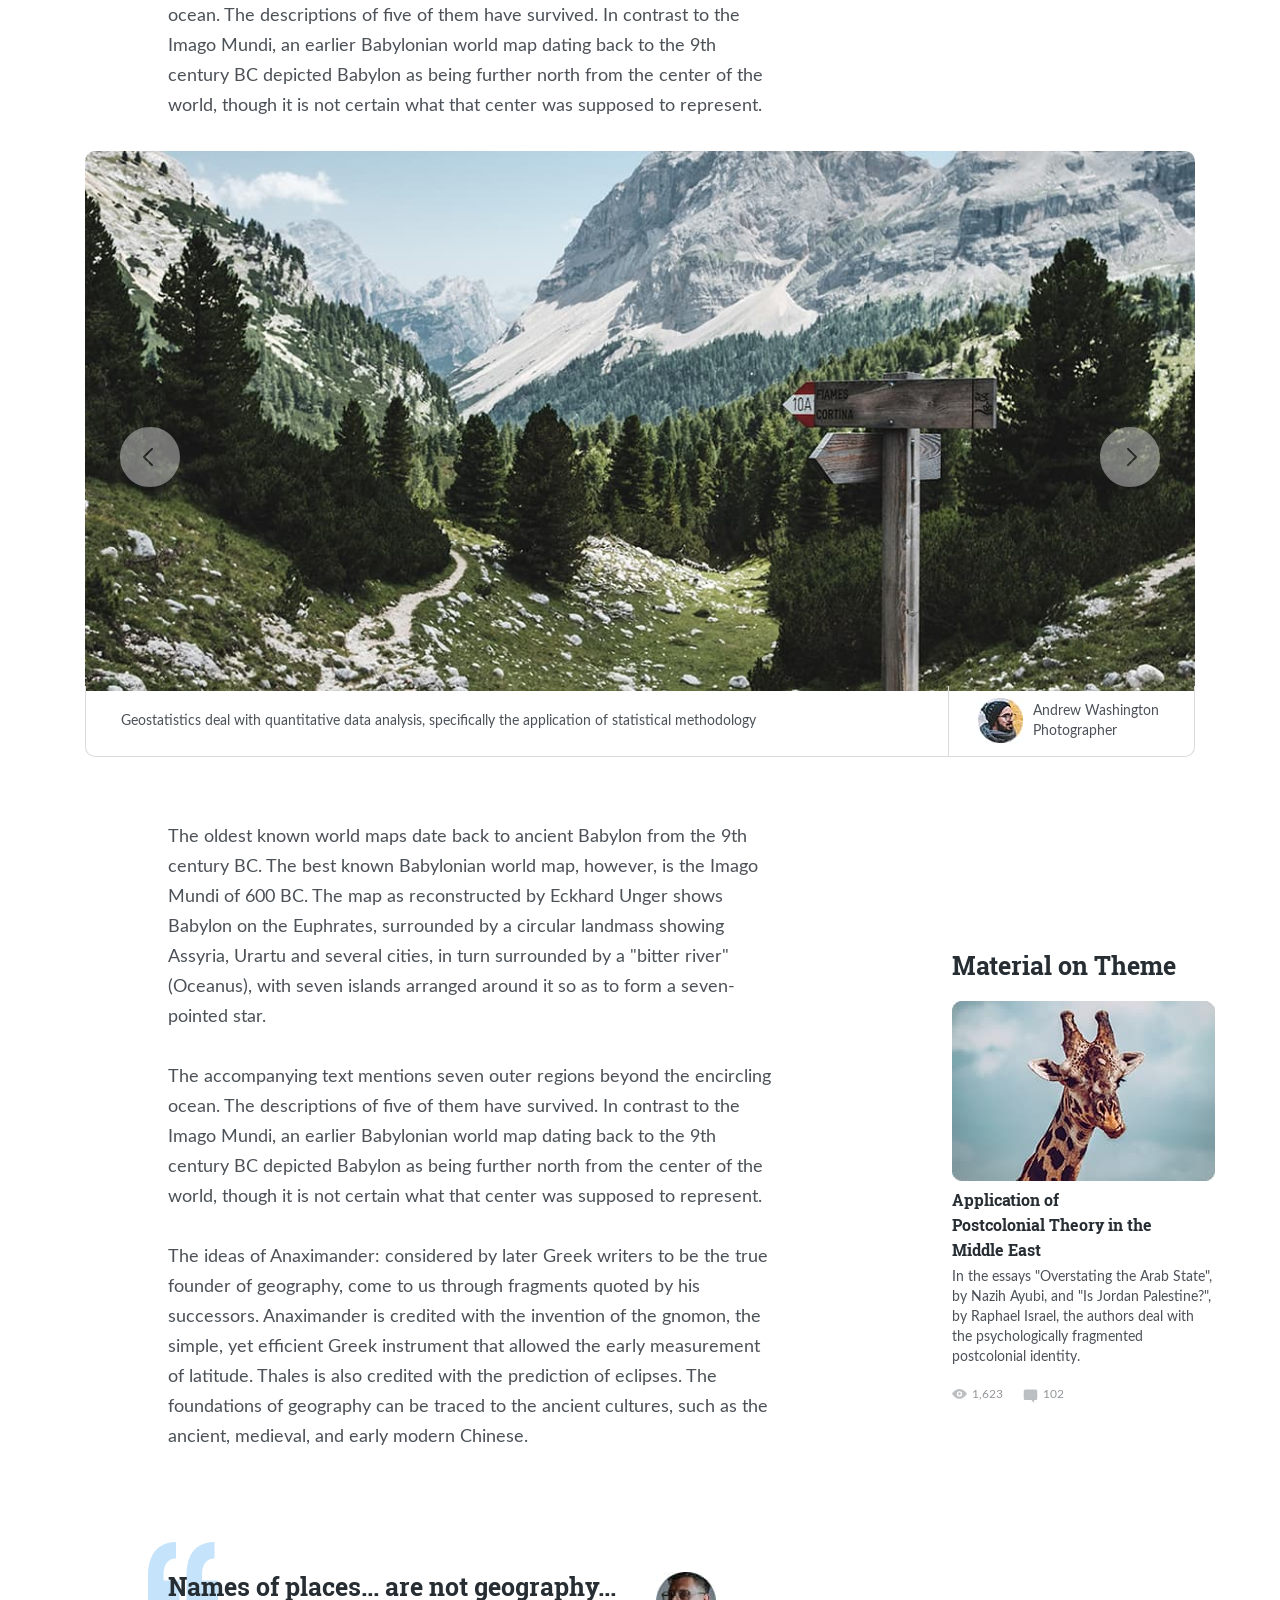
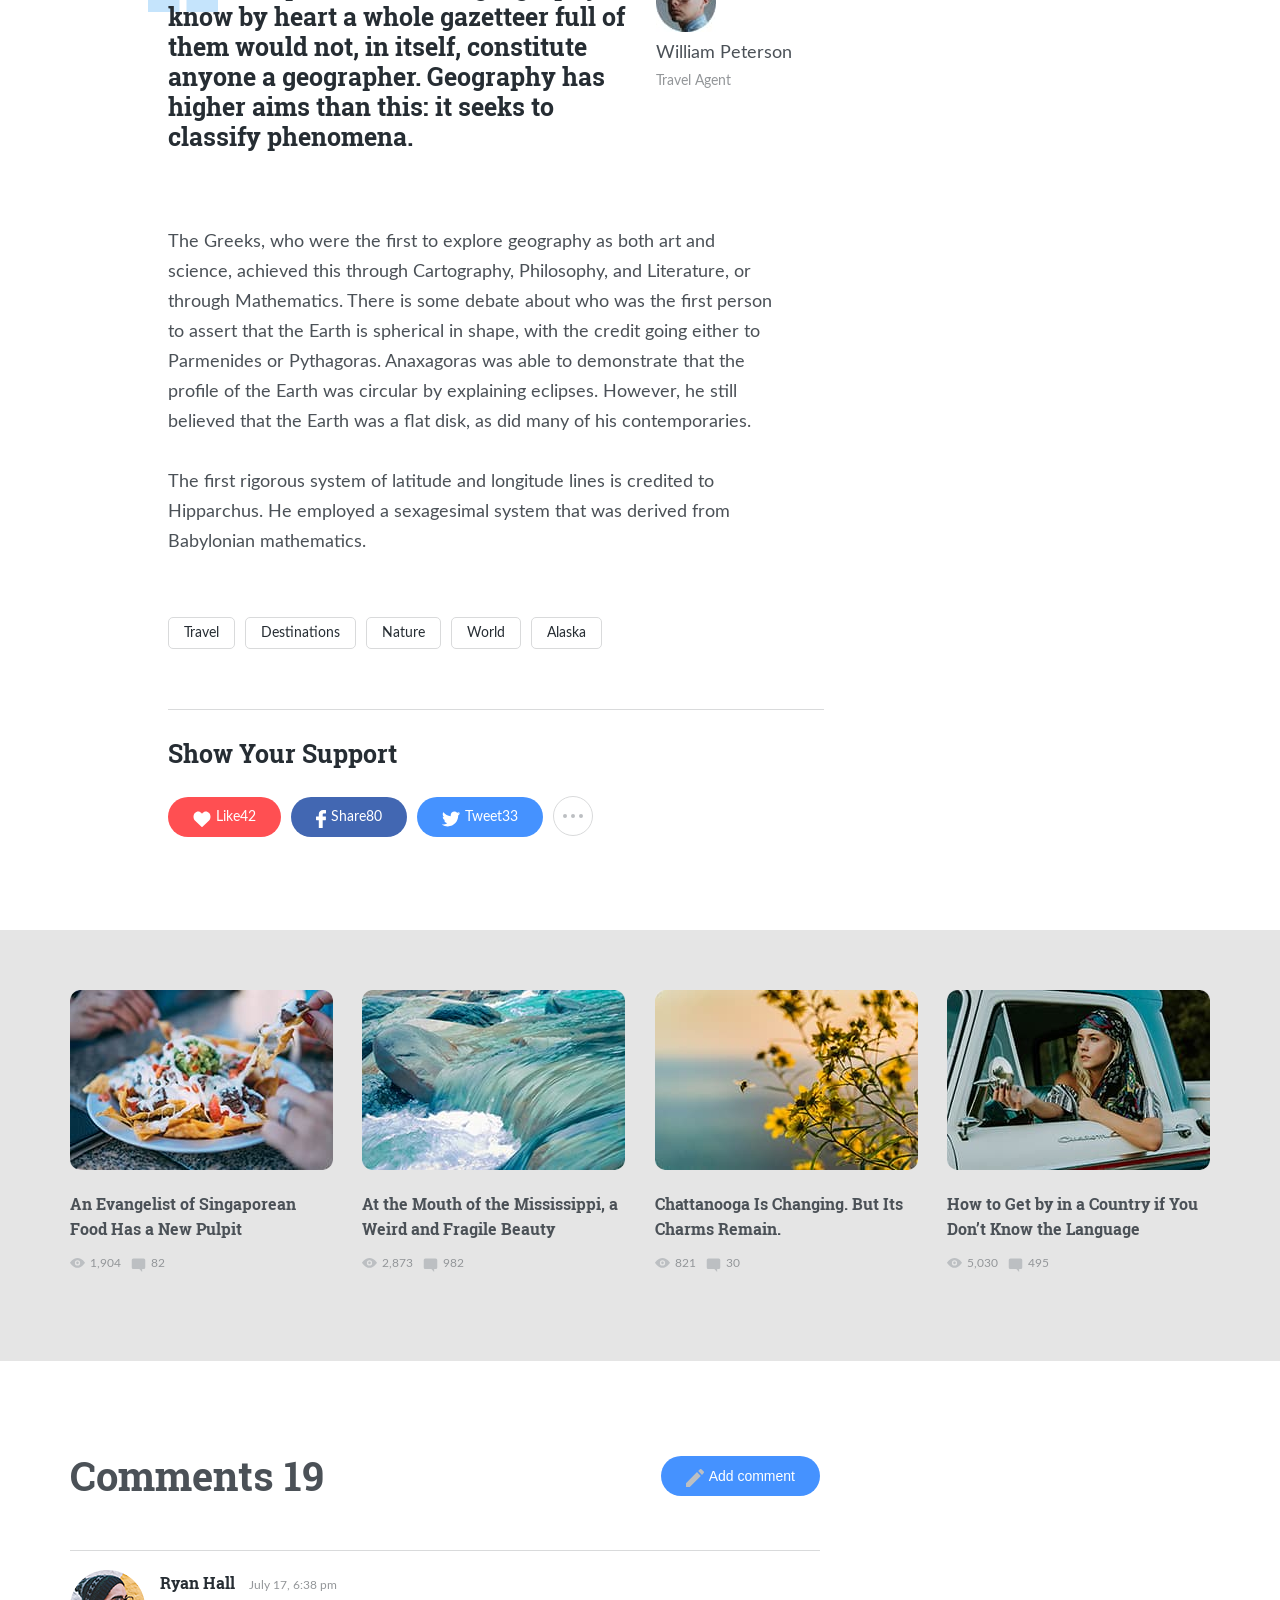
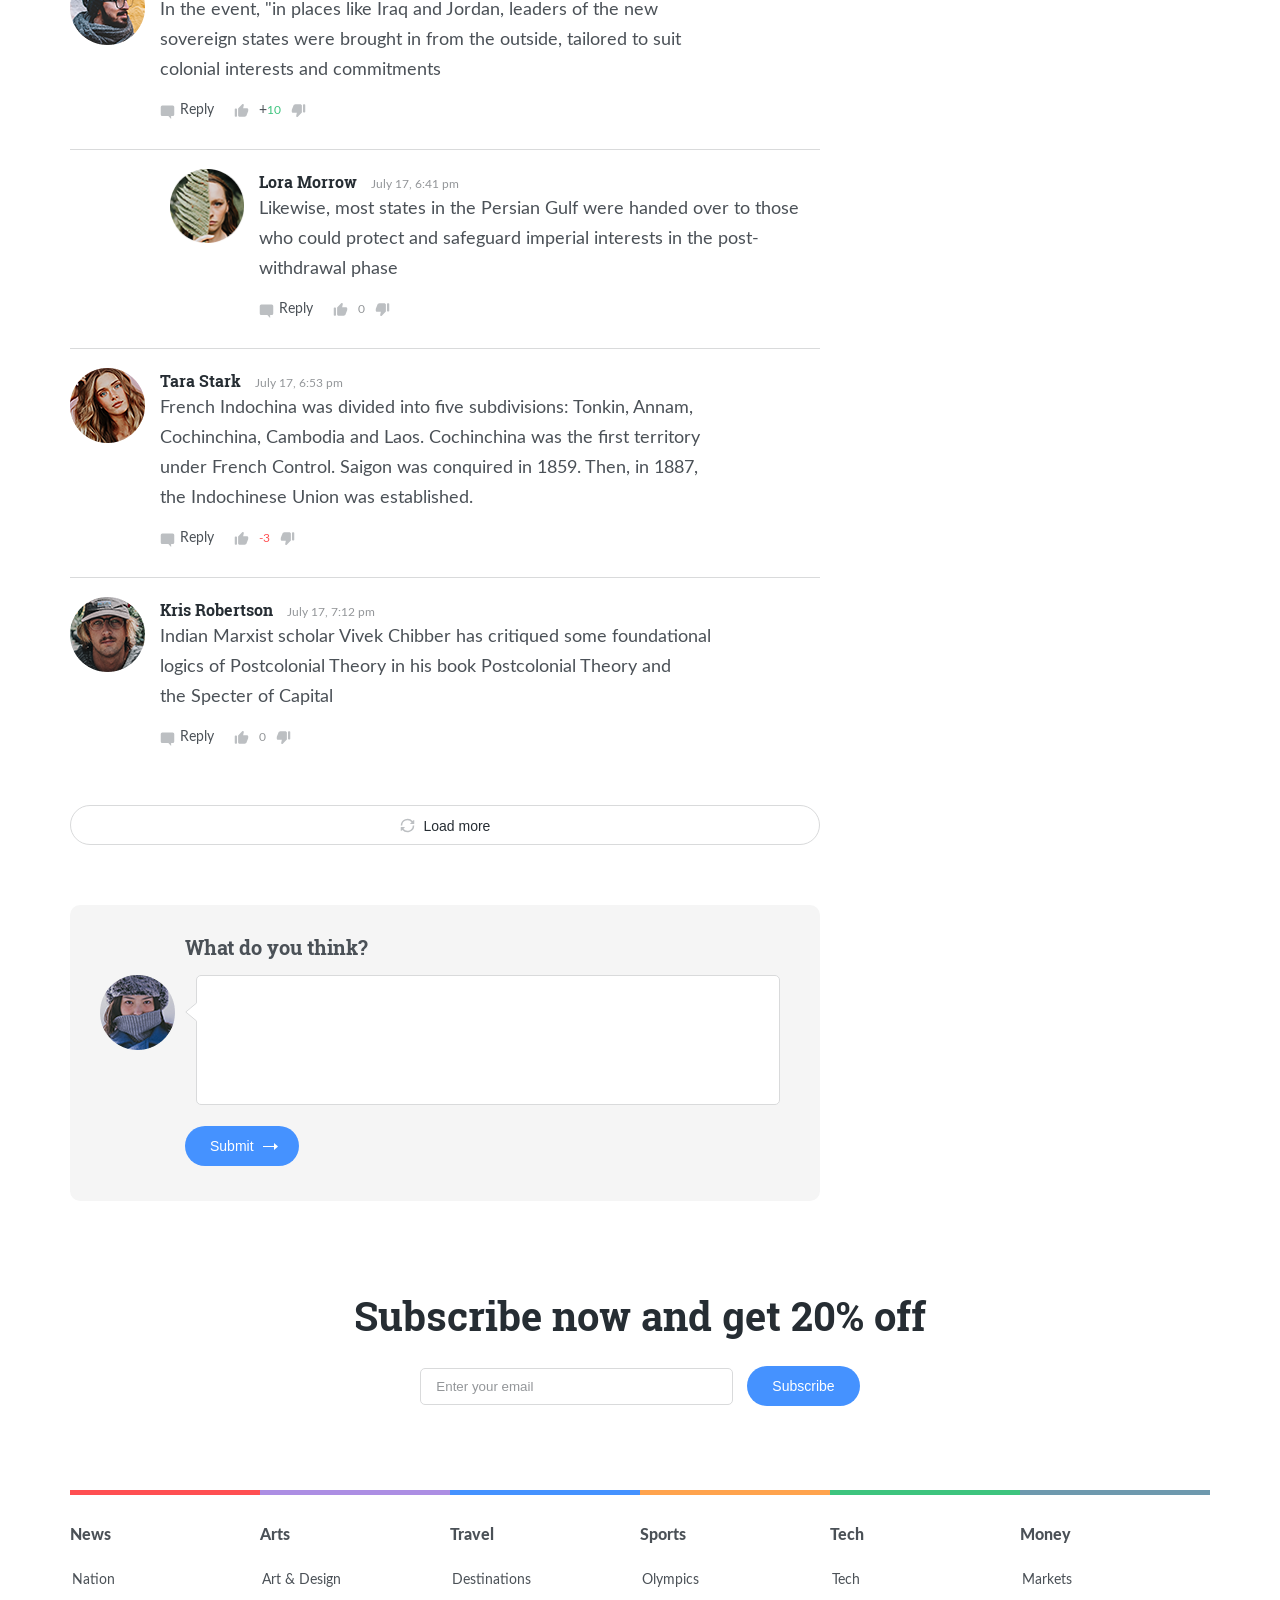
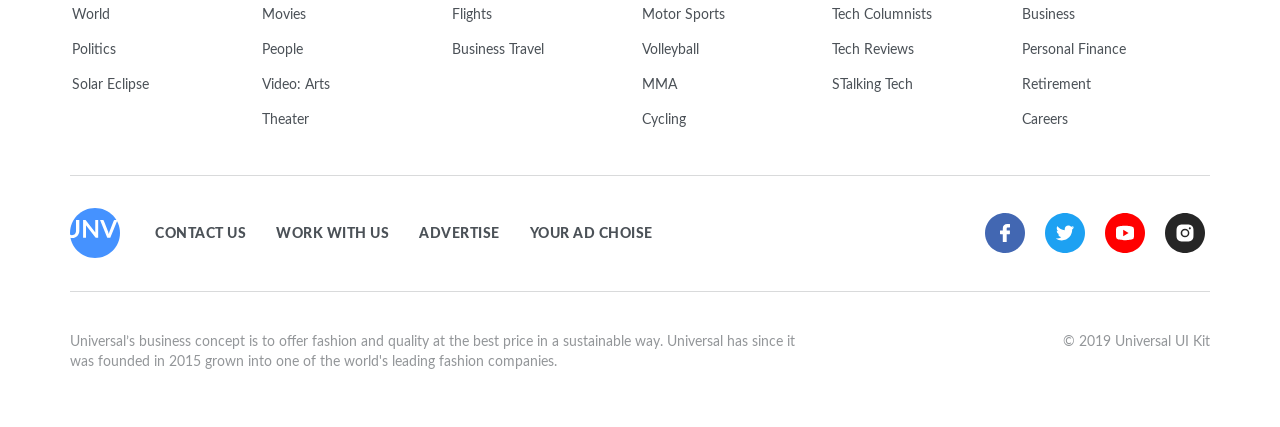
==== commit 5d4f3904: "Add files via upload" ====
--- a/article.html
+++ b/article.html
@@ -15,16 +15,16 @@
 </head>
 
 <body class="page">
+  <div class="overlay"></div>
   <div class="wrapper">
     <header class="header">
   <div class="container">
-    <header class="header__top top">
+    <div class="header__top top">
       <div class="top__left">
-        <div class="burger">
-        </div>
+        <button class="btn-reset burger">
+        </button>
         <span>Sections</span>
-
-        <form class="top__form" action="">
+        <form class="top__form">
           <button class="btn-reset top__form-btn" type="submit">
             <svg class="search">
               <use class="searching" xlink:href="img/spriteStyle.svg#Search">
@@ -38,12 +38,12 @@
       <div class="top__right">
         <a class="top__right-link flex-space">
           <div class="top__right-box">
-            <img src="img/subs.jpg" alt="the asvertizing" class="top__right-img">
+            <img src="img/subs.jpg" alt="The advertizing to subscribe " class="top__right-img">
           </div>
 
           <div class="top__right-info">
             <p class="top__right-title">Subscribe Now</p>
-            <span>3 month for $19</span>
+            <span class="top__right-span">3 month for $19</span>
           </div>
         </a>
         <button class="top__right-btn btn-reset flex-center" type="button">
@@ -52,27 +52,27 @@
             </use>
           </svg>Sign in</button>
       </div>
-    </header>
-    <header class="header__bottom bottom">
-      <img class="bottom__logo child--one" src="img/logo.png" alt="fridom">
-      <span class="child--two">Boston and New York Bear Brunt</span>
-      <h1 class="title bottom__title  child--three">Universal</h1>
-      <div class="bottom__date child--four">Monday, January 1, 2018</div>
-      <div class="bottom__wheader child--five">
+    </div>
+    <div class="header__bottom bottom">
+      <img class="bottom__logo bottom__one" src="img/logo.png" alt="The fridom statue">
+      <span class="bottom__two">Boston and New York Bear Brunt</span>
+      <h1 class="title bottom__title  bottom__three">Universal</h1>
+      <div class="bottom__date bottom__four">Monday, January 1, 2018</div>
+      <div class="bottom__wheader bottom__five">
         <svg class="sun">
           <use xlink:href="img/sprite.svg#Sun">
           </use>
         </svg>
         - 23 °C
       </div>
-    </header>
+    </div>
 
   </div>
   <nav class="navigation">
   <div class="container">
     <ul class="list-reset header__navigation navigation__list">
       <li class="navigation__item"><a href="#" class="navigation__link">news</a></li>
-      <li class="navigation__item"><a href="#" class="navigation__link" target="_blank">opinion</a></li>
+      <li class="navigation__item"><a href="#" class="navigation__link">opinion</a></li>
       <li class="navigation__item"><a href="#" class="navigation__link">science</a></li>
       <li class="navigation__item"><a href="#" class="navigation__link">life</a></li>
       <li class="navigation__item"><a href="article.html" class="navigation__link">travel</a></li>
@@ -88,10 +88,10 @@
 
 </header>
     <main class="main">
-      <section class="herous">
+      <div class="herous">
   <div class="container">
     <div class="herous__mark">
-      <svg class="bookmark-big svg--ops">
+      <svg class="bookmark-big">
         <use xlink:href="img/sprite.svg#mark">
         </use>
       </svg>
@@ -99,32 +99,35 @@
     <div class="herous__content-grid grid">
       <div class="herous__content">
         <p class="subtitle herous__subtitle">destination</p>
-        <h1 class="title herous__title">Five Travel Stories From 2017 to Help You Escape Into the World</h1>
-        <p class="herous__text">From the coastlines of Europe to remote Kodiak Island, Alaska, here are five of our
-          favorite stories to help you explore the world</p>
+        <article class="herous__article">
+          <h2 class="title herous__title"><a class="herous__link" href="#">Five Travel Stories From 2017 to Help You
+              Escape Into the World</a></h2>
+          <p class="herous__text">From the coastlines of Europe to remote Kodiak Island, Alaska, here are five of our
+            favorite stories to help you explore the world</p>
+        </article>
         <div class="herous__data-info info">
           <div class="info__item info__item--center">
-            <svg class="clock svg--ops">
+            <svg class="clock herous__icon">
               <use xlink:href="img/sprite.svg#Clock">
               </use>
             </svg>
-            <span class="date--white--ops info__span">Aug 6, 10:23 pm</span>
+            <span class="info__span">Aug 6, 10:23 pm</span>
           </div>
           <div class="info__item info__item--center">
-            <svg class="heart svg--ops">
+            <svg class="heart herous__icon">
               <use xlink:href="img/sprite.svg#Heart">
               </use>
             </svg>
-            <span class="date--white--ops info__span">830</span>
+            <span class="info__span">830</span>
           </div>
           <a class="info__item info__item--center" href="#comment-read">
 
-            <svg class="comment svg--ops">
+            <svg class="comment herous__icon">
               <use xlink:href="img/sprite.svg#Comment">
               </use>
             </svg>
 
-            <span class="date--white--ops info__span">19</span>
+            <span class="info__span">19</span>
           </a>
           <button class="btn-reset btn btn--transparency info__btn-share">
             <svg class="share">
@@ -162,11 +165,11 @@
       </div>
     </div>
   </div>
-</section>
+</div>
       <section class="articles-top">
   <div class="container">
     <div class="articles-top__content-grid grid">
-      <div class="articles-top__content">
+      <article class="articles-top__content">
         <p class="start">Many geographers are trained in toponymy and cartology, this is not their main
           preoccupation. Geographersstudy the space and the temporal database distribution of phenomena, processes, and
           features as well as the interaction
@@ -191,10 +194,10 @@
           them have survived. In contrast to the Imago Mundi, an earlier Babylonian world map dating back to the 9th
           century BC depicted Babylon as being further north from the center of the world, though it is not certain what
           that center was supposed to represent.</p>
-      </div>
+      </article>
       <div class="articles-top__note author">
         <div class="author-info">
-          <img class="author-info__img" src="img/mira.jpg" alt="a girl with a list of tree">
+          <img class="author-info__img" src="img/mira.jpg" alt="A girl with a leaf of tree">
           <p class="title author-info__name">Mira Anderson</p>
           <span class="author-info__position">Traveler & Photographer</span>
           <p class="author-info__num">82 articles</p>
@@ -217,21 +220,21 @@
       </div>
     </div>
 
-    <div class="articles__slider">
+    <div class="articles-top__carusel">
   <div class="container">
     <div class="carusel">
       <div class="carusel__item">
         <figure class="carusel__content">
-          <img class="carusel__img" src="img/slider.jpg" alt="the natural">
+          <img class="carusel__img" src="img/slider.jpg" alt="The natural">
           <figcaption class="carusel__desc">
             <span class="carusel__text">Geostatistics deal with quantitative data analysis, specifically the application
               of
               statistical methodology</span>
             <div class="carusel__author author-box">
-              <img src="img/andrew.jpg" alt="the man">
-              <div class="author__info author-box__info">
-                <p class="author__name author-box__name">Andrew Washington</p>
-                <span class="date author__position">Photographer</span>
+              <img src="img/andrew.jpg" alt="The man look aside">
+              <div class="author-box__info">
+                <p class="author-box__name">Andrew Washington</p>
+                <span class="author-box__position">Photographer</span>
               </div>
             </div>
           </figcaption>
@@ -239,16 +242,16 @@
       </div>
       <div class="carusel__item">
         <figure class="carusel__content">
-          <img class="carusel__img" src="img/slider.jpg" alt="the natural">
+          <img class="carusel__img" src="img/slider.jpg" alt="The beautiful natural">
           <figcaption class="carusel__desc">
             <span class="carusel__text">Geostatistics deal with quantitative data analysis, specifically the application
               of
               statistical methodology</span>
             <div class="carusel__author author-box">
-              <img src="img/andrew.jpg" alt="the man">
-              <div class="author__info author-box__info">
-                <p class="author__name author-box__name">Andrew Washington</p>
-                <span class="date author__position">Photographer</span>
+              <img src="img/andrew.jpg" alt="The man in a scarf">
+              <div class="author-box__info">
+                <p class="author-box__name">Andrew Washington</p>
+                <span class="author-box__position">Photographer</span>
               </div>
             </div>
           </figcaption>
@@ -256,16 +259,16 @@
       </div>
       <div class="carusel__item">
         <figure class="carusel__content">
-          <img class="carusel__img" src="img/slider.jpg" alt="the natural">
+          <img class="carusel__img" src="img/slider.jpg" alt="The valery and mountans">
           <figcaption class="carusel__desc">
             <span class="carusel__text">Geostatistics deal with quantitative data analysis, specifically the application
               of
               statistical methodology</span>
             <div class="carusel__author author-box">
-              <img src="img/andrew.jpg" alt="the man">
-              <div class="author__info author-box__info">
-                <p class="author__name author-box__name">Andrew Washington</p>
-                <span class="date author__position">Photographer</span>
+              <img src="img/andrew.jpg" alt="The man in a hot">
+              <div class="author-box__info">
+                <p class="author-box__name">Andrew Washington</p>
+                <span class="author-box__position">Photographer</span>
               </div>
             </div>
           </figcaption>
@@ -292,9 +295,9 @@
           the ancient, medieval, and early modern Chinese.</p>
       </div>
 
-      <div class="articles-top__note theme">
+      <article class="articles-top__note theme">
         <h3 class="title theme__title">Material on Theme</h3>
-        <img src="img/girath.jpg" alt="" class="theme__img">
+        <img src="img/girath.jpg" alt="The yellow girath" class="theme__img">
         <h4 class="title theme__subtitle">Application of Postcolonial Theory in the Middle East</h4>
         <p class="theme__text">In the essays "Overstating the Arab State", by Nazih Ayubi, and "Is Jordan Palestine?",
           by Raphael Israel, the authors deal with the psychologically fragmented postcolonial identity.</p>
@@ -314,38 +317,39 @@
             <span class="date">102</span>
           </div>
         </div>
-      </div>
-
-      <div class="articles-top__content">
+      </article>
+
+      <article class="articles-top__content">
         <div class="articles-top__qout qout">
-          <a href="#" class="qout__link">
-            <div class="qout__content">
-              <blockquote class="title qout__text">Names of places... are not geography... know by heart a whole
+
+          <div class="qout__content">
+            <blockquote class="title qout__text"><a href="#" class="qout__link">Names of places... are not geography...
+                know by heart a whole
                 gazetteer
                 full
-                of them would not, in itself, constitute anyone a geographer. Geography has higher aims than this: it
-                seeks to classify phenomena.
-              </blockquote>
-              <div class="qout__author">
-                <img src="img/william.jpg" alt="">
-                <div class="qout__info">
-                  <h4 class="qout__author-name">William Peterson</h4>
-                  <span class="qout__position">Travel Agent</span>
-                </div>
+                of them would not, in itself, constitute anyone a geographer. Geography has higher aims than this: it
+                seeks to classify phenomena.</a>
+            </blockquote>
+            <div class="qout__author">
+              <img src="img/william.jpg" alt="The man in glasses">
+              <div class="qout__info">
+                <h4 class="qout__author-name">William Peterson</h4>
+                <span class="qout__position">Travel Agent</span>
               </div>
             </div>
-          </a>
-        </div>
-      </div>
+          </div>
+
+        </div>
+      </article>
 
       <div class="articles-top__content">
         <p>The Greeks, who were the first to explore geography as both art and science, achieved this through
           Cartography,
           Philosophy, and Literature, or through Mathematics. There is some debate about who was the first person to
           assert that the Earth is spherical in shape, with the credit going either to Parmenides or Pythagoras.
-          Anaxagoras was able to demonstrate that the profile of the Earth was circular by explaining eclipses. However,
-          he still believed that the Earth was a flat disk, as did many of his contemporaries.</p>
-        <p>The first rigorous system of latitude and longitude lines is credited to Hipparchus. He employed a
+          Anaxagoras was able to demonstrate that the profile of the Earth was circular by explaining eclipses. However,
+          he still believed that the Earth was a flat disk, as did many of his contemporaries.</p>
+        <p>The first rigorous system of latitude and longitude lines is credited to Hipparchus. He employed a
           sexagesimal system that was derived from Babylonian mathematics.</p>
       </div>
       <div class="articles-top__tags tags">
@@ -362,32 +366,32 @@
         <ul class="list-reset support__list">
           <li class="support__item">
             <a href="#" class="btn-reset btn btn--red support__link">
-              <svg class="heart-medium support__icon--left">
+              <svg class="heart-medium support__icon">
                 <use xlink:href="img/sprite.svg#Heart-medium">
                 </use>
               </svg>
               Like
-              <span class="date--white">42</span>
+              <span class="support__data support__data--pink">42</span>
             </a>
           </li>
           <li class="support__item">
             <a href="#" class="btn-reset btn btn--darkblue support__link">
-              <svg class="fb-icon support__icon--left">
+              <svg class="fb-icon support__icon">
                 <use xlink:href="img/sprite.svg#Facebook">
                 </use>
               </svg>
               Share
-              <span class="date--white">80</span>
+              <span class="support__data support__data--blue">80</span>
             </a>
           </li>
           <li class="support__item">
             <a href="#" class="btn-reset btn  support__link">
-              <svg class="twit support__icon--left">
+              <svg class="twit support__icon">
                 <use xlink:href="img/sprite.svg#twitter">
                 </use>
               </svg>
               Tweet
-              <span class="date--white">33</span>
+              <span class="support__data support__data--lightblue">33</span>
             </a>
           </li>
           <li class="support__item">
@@ -403,110 +407,113 @@
     </div>
   </div>
 </section>
-      <section class="note">
+      <div class="note">
   <div class="container">
     <div class="note__content cards">
       <ul class="cards__list">
         <li class="list-reset cards__item">
-          <a href="#" class="cards__link">
-            <div class="cards__content">
-              <img src="img/blog-1.jpg" alt="a pasta" class="cards__img">
-              <h4 class="title cards__title">An Evangelist of Singaporean Food Has a New Pulpit</h4>
-              <div class="cards__notification info">
-                <div class="info__item">
-                  <svg class="eye">
-                    <use xlink:href="img/sprite.svg#Eye">
-                    </use>
-                  </svg>
-                  <span class="info__date date">1,904</span>
-                </div>
-                <div class="info__item">
-                  <svg class="comment">
-                    <use xlink:href="img/sprite.svg#Comment">
-                    </use>
-                  </svg>
-                  <span class="info__date date">82</span>
-                </div>
+
+          <article class="cards__content">
+            <img src="img/blog-1.jpg" alt="A pasta on a plate" class="cards__img">
+            <h4 class="title cards__title">
+              <a href="#" class="cards__link">An Evangelist of Singaporean Food Has a New Pulpit</a>
+            </h4>
+            <div class="cards__notification info">
+              <div class="info__item">
+                <svg class="eye">
+                  <use xlink:href="img/sprite.svg#Eye">
+                  </use>
+                </svg>
+                <span class="info__date date">1,904</span>
+              </div>
+              <div class="info__item">
+                <svg class="comment">
+                  <use xlink:href="img/sprite.svg#Comment">
+                  </use>
+                </svg>
+                <span class="info__date date">82</span>
               </div>
             </div>
-          </a>
+          </article>
+
         </li>
         <li class="list-reset cards__item">
-          <a href="#" class="cards__link">
-            <div class="cards__content">
-              <img src="img/blog-2.jpg" alt="a river" class="cards__img">
-              <h4 class="title cards__title">At the Mouth of the Mississippi, a Weird and Fragile Beauty</h4>
-              <div class="cards__notification info">
-                <div class="info__item">
-                  <svg class="eye">
-                    <use xlink:href="img/sprite.svg#Eye">
-                    </use>
-                  </svg>
-                  <span class="info__date date">2,873</span>
-                </div>
-                <div class="info__item">
-                  <svg class="comment">
-                    <use xlink:href="img/sprite.svg#Comment">
-                    </use>
-                  </svg>
-                  <span class="info__date date">982</span>
-                </div>
+          <article class="cards__content">
+            <img src="img/blog-2.jpg" alt="A fast river" class="cards__img">
+            <h4 class="title cards__title"><a href="#" class="cards__link">At the Mouth of the Mississippi, a Weird and
+                Fragile Beauty</a></h4>
+            <div class="cards__notification info">
+              <div class="info__item">
+                <svg class="eye">
+                  <use xlink:href="img/sprite.svg#Eye">
+                  </use>
+                </svg>
+                <span class="info__date date">2,873</span>
+              </div>
+              <div class="info__item">
+                <svg class="comment">
+                  <use xlink:href="img/sprite.svg#Comment">
+                  </use>
+                </svg>
+                <span class="info__date date">982</span>
               </div>
             </div>
-          </a>
+          </article>
+
         </li>
         <li class="list-reset cards__item">
-          <a href="#" class="cards__link">
-            <div class="cards__content">
-              <img src="img/blog-3.jpg" alt="a river" class="cards__img">
-              <h4 class="title cards__title">Chattanooga Is Changing. But Its Charms Remain.</h4>
-              <div class="cards__notification info">
-                <div class="info__item">
-                  <svg class="eye">
-                    <use xlink:href="img/sprite.svg#Eye">
-                    </use>
-                  </svg>
-                  <span class="info__date date">821</span>
-                </div>
-                <div class="info__item">
-                  <svg class="comment">
-                    <use xlink:href="img/sprite.svg#Comment">
-                    </use>
-                  </svg>
-                  <span class="info__date date">30</span>
-                </div>
+          <article class="cards__content">
+            <img src="img/blog-3.jpg" alt="A yellow small flowers" class="cards__img">
+            <h4 class="title cards__title"><a href="#" class="cards__link">Chattanooga Is Changing. But Its Charms
+                Remain.</a></h4>
+            <div class="cards__notification info">
+              <div class="info__item">
+                <svg class="eye">
+                  <use xlink:href="img/sprite.svg#Eye">
+                  </use>
+                </svg>
+                <span class="info__date date">821</span>
+              </div>
+              <div class="info__item">
+                <svg class="comment">
+                  <use xlink:href="img/sprite.svg#Comment">
+                  </use>
+                </svg>
+                <span class="info__date date">30</span>
               </div>
             </div>
-          </a>
+          </article>
+
         </li>
         <li class="list-reset cards__item">
-          <a href="#" class="cards__link">
-            <div class="cards__content">
-              <img src="img/blog-4.jpg" alt="a river" class="cards__img">
-              <h4 class="title cards__title">How to Get by in a Country if You Don’t Know the Language</h4>
-              <div class="cards__notification info">
-                <div class="info__item">
-                  <svg class="eye">
-                    <use xlink:href="img/sprite.svg#Eye">
-                    </use>
-                  </svg>
-                  <span class="info__date date">5,030</span>
-                </div>
-                <div class="info__item">
-                  <svg class="comment">
-                    <use xlink:href="img/sprite.svg#Comment">
-                    </use>
-                  </svg>
-                  <span class="info__date date">495</span>
-                </div>
+
+          <article class="cards__content">
+            <img src="img/blog-4.jpg" alt="A girl in a car" class="cards__img">
+            <h4 class="title cards__title"><a href="#" class="cards__link">How to Get by in a Country if You Don’t Know
+                the Language</a></h4>
+            <div class="cards__notification info">
+              <div class="info__item">
+                <svg class="eye">
+                  <use xlink:href="img/sprite.svg#Eye">
+                  </use>
+                </svg>
+                <span class="info__date date">5,030</span>
+              </div>
+              <div class="info__item">
+                <svg class="comment">
+                  <use xlink:href="img/sprite.svg#Comment">
+                  </use>
+                </svg>
+                <span class="info__date date">495</span>
               </div>
             </div>
-          </a>
+          </article>
+
         </li>
       </ul>
     </div>
   </div>
-</section>
+</div>
       <section class="comments">
   <div class="container">
     <div class="comments__top" id="comment-read">
@@ -524,10 +531,10 @@
         <div class="comment-user__item">
           <div class="comment-user__content">
             <a href="#" class="comment-user__link">
-              <img src="img/user-1.png" alt="" class="comment-user__img">
+              <img src="img/user-1.png" alt="a man in a winter hat" class="comment-user__img">
             </a>
-            <div class="comment-user__info">
-              <h5 class="comment-user__name title">Ryan Hall</h5>
+            <article class="comment-user__info">
+              <h3 class="comment-user__name title">Ryan Hall</h3>
               <span class="comment-user__data date">July 17, 6:38 pm</span>
               <p class="comment-user__text">
                 In the event, "in places like Iraq and Jordan, leaders of the new sovereign states were brought in from
@@ -546,7 +553,7 @@
                     <use xlink:href="img/sprite.svg#ThumbOk">
                     </use>
                   </svg>
-                  <span class=" num-sign">+</span>
+                  <span class="info__num-sign">+</span>
                   <span class="info__num info__num--green info__num-value date">10</span>
                   <svg class="thumb thumb--neg">
                     <use xlink:href="img/sprite.svg#Thumb">
@@ -554,16 +561,16 @@
                   </svg>
                 </div>
               </div>
-            </div>
+            </article>
           </div>
         </div>
         <div class="comment-user__item">
           <div class="comment-user__content comment-user__content--reply">
             <a href="#" class="comment-user__link">
-              <img src="img/user-2.png" alt="" class="comment-user__img">
+              <img src="img/user-2.png" alt="a girl with a big list of tree" class="comment-user__img">
             </a>
-            <div class="comment-user__info">
-              <h5 class="comment-user__name title">Lora Morrow</h5>
+            <article class="comment-user__info">
+              <h3 class="comment-user__name title">Lora Morrow</h3>
               <span class="comment-user__data date">July 17, 6:41 pm</span>
               <p class="comment-user__text">
                 Likewise, most states in the Persian Gulf were handed over to those who could protect and safeguard
@@ -582,7 +589,7 @@
                     <use xlink:href="img/sprite.svg#ThumbOk">
                     </use>
                   </svg>
-                  <span class=" num-sign"></span>
+                  <span class="info__num-sign"></span>
 
                   <span class="info__num info__num--default info__num-value date">0</span>
                   <svg class="thumb thumb--neg">
@@ -591,16 +598,16 @@
                   </svg>
                 </div>
               </div>
-            </div>
+            </article>
           </div>
         </div>
         <div class="comment-user__item">
           <div class="comment-user__content">
             <a href="#" class="comment-user__link">
-              <img src="img/user-3.png" alt="" class="comment-user__img">
+              <img src="img/user-3.png" alt="a woman with long beautiful hair" class="comment-user__img">
             </a>
-            <div class="comment-user__info">
-              <h5 class="comment-user__name title">Tara Stark</h5>
+            <article class="comment-user__info">
+              <h3 class="comment-user__name title">Tara Stark</h3>
               <span class="comment-user__data date">July 17, 6:53 pm</span>
               <p class="comment-user__text">
                 French Indochina was divided into five subdivisions: Tonkin, Annam, Cochinchina, Cambodia and Laos.
@@ -620,7 +627,7 @@
                     <use xlink:href="img/sprite.svg#ThumbOk">
                     </use>
                   </svg>
-                  <span class=" num-sign"></span>
+                  <span class="info__num-sign"></span>
 
                   <span class="info__num info__num--red info__num-value date">-3</span>
                   <svg class="thumb thumb--neg">
@@ -629,16 +636,16 @@
                   </svg>
                 </div>
               </div>
-            </div>
+            </article>
           </div>
         </div>
         <div class="comment-user__item">
           <div class="comment-user__content">
             <a href="#" class="comment-user__link">
-              <img src="img/user-4.png" alt="" class="comment-user__img">
+              <img src="img/user-4.png" alt="a man in a hat" class="comment-user__img">
             </a>
-            <div class="comment-user__info">
-              <h5 class="comment-user__name title">Kris Robertson</h5>
+            <article class="comment-user__info">
+              <h3 class="comment-user__name title">Kris Robertson</h3>
               <span class="comment-user__data date">July 17, 7:12 pm</span>
               <p class="comment-user__text">
                 Indian Marxist scholar Vivek Chibber has critiqued some foundational logics of Postcolonial Theory in
@@ -658,7 +665,7 @@
                     <use xlink:href="img/sprite.svg#ThumbOk">
                     </use>
                   </svg>
-                  <span class=" num-sign num--green"></span>
+                  <span class="info__num-sign"></span>
 
                   <span class="info__num info__num--default info__num-value date">0</span>
                   <svg class="thumb thumb--neg">
@@ -667,7 +674,7 @@
                   </svg>
                 </div>
               </div>
-            </div>
+            </article>
           </div>
         </div>
       </div>
@@ -682,7 +689,7 @@
     </div>
     <form class="comments__form form" id="reply">
       <div class="form__block-img">
-        <img src="img/user-5.png" alt="a girl" class="form__img">
+        <img src="img/user-5.png" alt="A girl in warm clothes" class="form__img">
       </div>
       <div class="form__btns">
         <h4 class="title form__label">What do you think?</h4>
@@ -701,9 +708,9 @@
     <footer class="footer">
   <div class="container">
     <h2 class="title footer__title">Subscribe now and get 20% off</h2>
-    <form action="" class="footer__form-group">
+    <form class="footer__form-group">
       <input type="text" class="input" placeholder="Enter your email">
-      <button class="btn-reset btn btn__footer">Subscribe</button>
+      <button class="btn-reset btn footer__btn">Subscribe</button>
     </form>
     <ul class="list-reset footer__list">
       <li class="footer__item footer__item--red">
--- a/css/style.min.css
+++ b/css/style.min.css
@@ -0,0 +1 @@
+:root{--color-grey-primary:#4b5157;--color-grey-secondary:#262d33;--color-white:#fff;--color-white-opacity:rgba(255, 255, 255, 0.4);--color-blue:#4592ff;--color-green:#3dc47e;--color-greyblue:#6e99ae;--color-bluegreen:#3bbdc4;--color-grey-icon:#bcbfc2;--color-purple:#ac8ee3;--color-orange:#ffa34d;--color-red:#ff4f52;--color-red-accent:#eb5757;--color-back-dark:#262d33;--color-back-light:#e5e5e5;--color-border:#d9dadb;--color-grey:#d9dadb;--color-grey-span:#939699;--gap:3rem;--width-content:117rem;--font-size-primary:1.4rem;--font-size-secondary:1.6rem;--font-size-thirdy:1.2rem;--font-size-title:4rem;--font-size-title-secondary:2.5rem}*,::after,::before{box-sizing:inherit;margin:0;padding:0}body,html{height:100vh;scroll-behavior:smooth}html{font-size:62.5%}@media only screen and (max-width:75em){html{font-size:56.25%}}@media only screen and (max-width:56.25em){html{font-size:50%}}body{box-sizing:border-box;min-width:320px;height:100%;overflow-x:hidden;font-family:Lato,sans-serif;line-height:2rem;font-weight:400;font-style:normal;font-size:var(--font-size-primary);color:var(--color-grey-primary)}img{height:auto;max-width:100%;-o-object-fit:cover;object-fit:cover}a{text-decoration:none;color:inherit}.wrapper{min-height:100%;display:flex;flex-direction:column}.main{flex:1 0 auto}.btn-reset{border:none;padding:0;outline:0;background:0 0;display:inline-block;cursor:pointer}.container{max-width:var(--width-content);margin:0 auto;padding:0 15px}.list-reset{margin:0;padding:0;list-style:none}.hidden-checkbox{width:1px;height:1px;overflow:hidden;clip:rect(0,0,0,0);position:absolute}.checked{opacity:1}.author-block{display:flex;align-items:center}.author-block__info{margin-left:1rem}.author-block__info .name{color:var(--color-white);opacity:.85}.author-block__info span{font-size:12px;line-height:15px}@font-face{font-family:Lato;src:url(../fonts/Lato-Regular.woff2) format("woff2"),url(../fonts/Lato-Regular.woff) format("woff");font-weight:400;font-display:swap;font-style:normal}@font-face{font-family:Lato;src:url(../fonts/Lato-HeavyItalic.woff2) format("woff2"),url(../fonts/Lato-HeavyItalic.woff) format("woff");font-weight:900;font-display:swap;font-style:normal}@font-face{font-family:Lato;src:url(../fonts/Lato-Heavy.woff2) format("woff2"),url(../fonts/Lato-Heavy.woff) format("woff");font-weight:900;font-display:swap;font-style:normal}@font-face{font-family:"Roboto Slab";src:url(../fonts/RobotoSlab-Bold.woff2) format("woff2"),url(../fonts/RobotoSlab-Bold.woff) format("woff");font-weight:700;font-display:swap;font-style:normal}.bookmark{width:14px;height:18px;fill:#bcbfc2;transition:fill .3s}.man{width:16px;height:18px;fill:#bcbfc2}.man:hover{fill:var(--color-red-accent)}.sun{width:18px;height:18px}.search{width:18px;height:18px;fill:#bcbfc2}.search:hover{fill:var(--color-red-accent)}.video-icon{width:50px;height:50px;display:inline-block}.play{width:20px;height:20px}.comment{width:15px;height:14px;cursor:pointer}.heart{width:13px;height:13px}.heart-medium{width:18px;height:16px}.photo{width:19px;height:15px}.logo{width:50px;height:50px}.sotial-icon{width:40px;height:40px}.clock{width:15px;height:15px}.share{width:20px;height:20px}.svg--ops{fill:var(--color-white);opacity:.4;transform:translateY(0)}.bookmark-big{width:30px;height:30px}.home{width:20px;height:20px;transform:translateY(0)}.arrow-next,.arrow-prev{width:15px;height:7px;transform:translateY(0)}.sotial-icons{width:40px;height:40px}.eye{width:15px;height:10px}.fb-icon{width:10px;height:18px}.twit{width:18px;height:16px}.dots-icon{width:40px;height:40px}.pencil{width:18px;height:18px}.thumb{width:15px;height:13px;transform:translateY(0)}.load{width:15px;height:15px}svg{margin-right:5px;transform:translateY(2px)}svg path{fill:inherit}.title{font-family:"Roboto Slab",serif;line-height:2.5rem;font-weight:700;font-style:normal}.form__textarea{font-family:Lato,sans-serif;font-size:1.8rem;line-height:2rem;font-weight:400;font-style:normal;font-size:var(--font-size-primary);color:var(--color-grey-primary)}.top__right-title{line-height:15px;font-size:12px;font-weight:900;color:var(--color-grey-secondary)}.bottom__title{font-size:4rem}.cards__title,.comment-user__name,.main-hero__subtitle,.theme__subtitle{font-size:16px}.tabs__title{font-size:var(--font-size-primary);letter-spacing:.5px;text-transform:uppercase;color:var(--color-grey-secondary)}.subtitle{font-size:1.2rem;line-height:15px;letter-spacing:.5px;text-transform:uppercase}.aside-title,.contacts__link{text-transform:uppercase;font-size:var(--font-size-primary);font-style:normal;line-height:20px;font-weight:900;letter-spacing:.5px}.date{font-size:12px;line-height:15px;color:var(--color-grey-span)}.date--white{color:var(--color-white)}.date--white--ops{color:rgba(255,255,255,.85)}.number{font-size:7rem;line-height:5rem;font-weight:900;font-style:italic;color:var(--color-grey-secondary);opacity:.08}.slide__title,.tab-content__title{font-size:2.5rem;line-height:1.3;color:var(--color-white)}@media only screen and (min-width:23.4em){.slide__title,.tab-content__title{line-height:5rem;font-size:4rem}}.popular__aside-qout{font-size:2rem}.careers__title,.popular-card__title,.qout__text,.support__title{font-size:25px;line-height:30px}.careers__title--invert,.popular-card__title--invert,.qout__text--invert,.support__title--invert{font-size:16px;letter-spacing:.5px;text-transform:uppercase}.comments__title,.footer__title,.main-news__title{font-size:var(--font-size-title);line-height:50px}.author-info__name,.card__title,.form__label,.theme__title{font-size:2rem;line-height:2.5rem}.slide__author span{font-size:12px;line-height:15px;color:var(--color-white-opacity)}.herous__title{font-size:5.5rem;line-height:7rem}.comment-user__text,.herous__text{font-size:1.8rem;line-height:3rem}.qout__author-name{font-size:18px;line-height:30px;font-weight:400}.articles-top h3{font-family:"Roboto Slab";font-style:normal;font-weight:700;font-size:25px;line-height:30px}.slick-slider{position:relative;display:block;box-sizing:border-box;-webkit-touch-callout:none;-webkit-user-select:none;-moz-user-select:none;user-select:none;touch-action:pan-y;-webkit-tap-highlight-color:transparent}.slick-list{position:relative;overflow:hidden;display:block;margin:0;padding:0}.slick-list:focus{outline:0}.slick-list.dragging{cursor:pointer;cursor:hand}.slick-slider .slick-list,.slick-slider .slick-track{transform:translate3d(0,0,0)}.slick-track{position:relative;left:0;top:0;display:block;margin-left:auto;margin-right:auto}.slick-track:after,.slick-track:before{content:"";display:table}.slick-track:after{clear:both}.slick-loading .slick-track{visibility:hidden}.slick-slide{float:left;height:100%;min-height:1px;display:none}[dir=rtl] .slick-slide{float:right}.slick-slide img{display:block}.slick-slide.slick-loading img{display:none}.slick-slide.dragging img{pointer-events:none}.slick-initialized .slick-slide{display:block}.slick-loading .slick-slide{visibility:hidden}.slick-vertical .slick-slide{display:block;height:auto;border:1px solid transparent}.slick-arrow.slick-hidden{display:none}.header{background:var(--color-white)}.popular{background:var(--color-back-light);padding:3rem 0 6rem}.notes{background:var(--color-back-light);padding-bottom:6rem}.hot{background:var(--color-grey-secondary);padding:6rem 0}.herous{background:url(../img/hero-2.jpg) center/cover no-repeat;padding:6.3rem 0 7.2rem}@media only screen and (min-width:112.5em){.herous{height:80vh;height:80dvh}}.note{background:var(--color-back-light);padding:6rem 0}.comments{padding:9rem 0 3rem}.main-hero{padding:3rem 0 2rem;--color-bg:#30363d;background-image:linear-gradient(to bottom,#262d33 60%,#e5e5e5 40%)}.main-hero__list{background:var(--color-bg);padding:2.5rem 2.5rem 3rem;border-radius:10px}@media only screen and (min-width:37.5em){.main-hero__list{display:grid;grid-template-columns:repeat(2,1fr);gap:3rem}}.main-hero__item{position:relative;cursor:pointer}@media only screen and (max-width:75em){.main-hero__item{margin-bottom:2.5rem}}@media only screen and (min-width:64.5em){.main-hero__list{display:grid;grid-template-columns:repeat(4,1fr);-moz-column-gap:5rem;column-gap:5rem}.main-hero__item:not(:last-child)::after{content:"";position:absolute;width:1px;height:100%;top:0;right:-2.1rem;background:var(--color-grey-primary)}}.main-hero__link{display:grid;grid-template-columns:3fr 1fr}@media only screen and (min-width:64.5em){.main-hero__link{grid-template-columns:16.1rem 6.5rem}.recomend{max-height:570px}}.main-hero__subtitle{color:var(--color-white);margin-top:-5px;max-width:16rem}.main-news{margin-top:6rem;background:url(../img/bg.jpg) center/cover no-repeat,center/cover no-repeat #191218;padding:5rem 0 5.5rem;text-align:center}@media only screen and (min-width:75em){.main-news{background-size:contain}}.main-news__title{color:var(--color-white);margin:0 auto 25px;max-width:655px}.recomend{display:grid;grid-template-columns:10fr 3fr;background:var(--color-white);border-radius:10px;margin-top:3rem;box-shadow:1px 2px 5px rgba(217,218,219,.8)}@media only screen and (max-width:37.5em){.recomend{display:flex;flex-wrap:wrap;max-height:1010px}}.tab-content{display:block;position:relative;overflow:hidden;max-height:inherit}.tab-content__item{display:none;transition:.3s}.tab-content__item.active{display:block}.tab-content__info span{color:var(--color-white-opacity)}.tab-content__content{position:absolute;top:5.5rem;left:5.5rem;display:flex;flex-direction:column;justify-content:space-between}.tab-content__img{background-size:cover;max-width:877px;overflow:hidden;max-height:500px}.tab-content__author{margin-bottom:14.9rem}.tab-content__text{color:var(--color-blue);margin-bottom:2.5rem}.tab-content__title{max-width:598px;margin-bottom:4.5rem}.tab-content__btns{display:flex;flex-wrap:wrap}.tab-content__video-link{margin-left:3rem;color:var(--color-white);opacity:.85;display:flex}.tab-content__btn{margin-bottom:4rem}.tabs{display:flex;flex-direction:column;padding-top:19px;cursor:pointer}@media only screen and (max-width:37.5em){.tab-content__content{left:3.5rem}.tabs{width:calc(100dvw - var(--gap))}}.tabs__title{padding-left:25px;padding-bottom:19px}.tabs__tab{grid-column:1/-1;position:relative;padding:1.8rem 2.5rem 1.9rem;transition:.3s}.tabs__tab:last-child{padding-bottom:28px}.tabs__tab::before{content:"";position:absolute;width:100%;height:1px;background:var(--color-grey);left:0;top:0}.tabs__tab.active{background:var(--color-back-light)}.tabs__tab.active::after{content:"";position:absolute;width:0;height:0;border-style:solid;border-width:10px 16px 14px 0;border-color:transparent #e5e5e5 transparent transparent;left:-16px;top:50%;transform:translateY(-50%)}.tabs__tab-title{margin-bottom:8px}.tabs__tab-title--bluegreen{color:var(--color-bluegreen)}.tabs__tab-title--green{color:var(--color-green)}.tabs__tab-title--greyblue{color:var(--color-greyblue)}.tabs__tab-title--orange{color:var(--color-orange)}.tabs__tab-title--purple{color:var(--color-purple)}.tabs__tab-link{padding:2px;width:20px;height:20px;-o-object-fit:cover;object-fit:cover;margin-left:1rem;margin-top:-2rem;shape-outside:circle(50%);float:right;border-radius:100%}.video__link>*{transform:translateY(-4px)}.popular{display:block}.popular__main{row-gap:var(--gap);-moz-column-gap:calc(var(--gap) - 1px);column-gap:calc(var(--gap) - 1px);display:grid;grid-template-columns:repeat(auto-fit,minmax(263px,1fr))}.popular__aside{background:var(--color-greyblue);display:flex;flex-direction:column;align-items:center;justify-content:space-between;position:relative}.popular__aside::before{content:"";position:absolute;width:100%;height:1px;background:var(--color-grey);opacity:.5;left:0;top:60px;z-index:1}.popular__aside-item{position:relative}.popular__aside-item:not(:last-child)::after{content:"";position:absolute;width:80%;height:1px;background:var(--color-grey);opacity:.5;left:25px;bottom:0;z-index:3}.popular__aside-content{padding:4.5rem 2.5rem 4.4rem;position:relative}.popular__aside-content::before{content:"";background-image:url("data:image/svg+xml,%3Csvg width='40' height='40' viewBox='0 0 40 40' fill='none' xmlns='http://www.w3.org/2000/svg'%3E%3Cpath fill-rule='evenodd' clip-rule='evenodd' d='M8.88889 19.1111V22H18V40H0.000443419L0 19.1111C0 12.2287 1.99228 6.53084 5.92097 3.3333C8.63869 1.12146 11.933 0 16 0V9.47368C13.7922 9.47368 8.88889 10.3574 8.88889 19.1111ZM30.8889 19.1111V22H40V40H22V19.1111C22 12.2287 23.7701 6.53084 27.6988 3.3333C30.4165 1.12146 33.933 0 38 0V9.47368C35.7922 9.47368 30.8889 10.3574 30.8889 19.1111Z' fill='%2355839E'/%3E%3C/svg%3E");background-repeat:no-repeat;position:absolute;width:40px;height:40px;left:1.7rem;top:3.3rem;z-index:1}.popular__aside .qout-info{color:#d1e2eb}.popular__aside .qout-info__name{color:currentColor}.popular__aside-title{padding:20px 25px 19px;color:var(--color-white);align-self:flex-start}.popular__aside-qout{position:relative;max-width:200px;margin-bottom:15px;z-index:3}.popular__aside-link{color:var(--color-white)}.popular__aside-link--btn{display:block;text-align:center;position:relative;padding-top:1.1rem}.popular__aside-link--btn::after{content:"";position:absolute;width:100%;height:1px;background:var(--color-grey);opacity:.5;top:0;left:0;z-index:1}.popular-card{background:var(--color-white);border-radius:10px;overflow:hidden;position:relative}.popular-card:nth-child(1){padding-right:0;grid-column:span 2}.popular-card:nth-child(2){background-image:url(../img/art-3.jpg);background-size:cover;display:flex;flex-direction:column;justify-content:space-between;align-items:flex-start}.popular-card:nth-child(3){background:var(--color-greyblue);grid-row:span 3;padding-bottom:1.4rem}.popular-card:nth-child(4){grid-row:span 2}.popular-card__top{justify-content:space-between}@media only screen and (max-width:37.5em){.popular-card:nth-child(1){grid-column:span 1}.popular-card__top{flex-direction:column}}.popular-card__content{display:flex;flex-direction:column;align-items:flex-start;padding-left:25px;padding-bottom:49px;padding-top:35px}.popular-card__content--bottom{padding-bottom:25px;justify-content:flex-end}.popular-card__subtitle{margin-bottom:2rem;color:var(--color-greyblue)}.popular-card__subtitle--purple{color:#e7d9ff;margin-bottom:1rem}.popular-card__title{max-width:225px;margin-bottom:25px}.popular-card__title--invert{color:var(--color-white);margin-bottom:15px;max-width:190px}.popular-card__img{border-top-right-radius:10px}.popular-card__text{max-width:228px;margin-right:-5px;z-index:1}.popular-card__text--margin{margin-bottom:5px}.popular-card__author--line{padding-top:12px;position:relative;padding-bottom:13px}.popular-card__author--line img{padding-left:25px}.popular-card__author--line::before{content:"";position:absolute;width:100%;height:1px;background:var(--color-grey);left:0;top:0;z-index:1}.popular-card__author-info{margin-left:1rem}.popular-card__author-info .data{color:var(--color-white-opacity);margin-right:.8rem}.popular-card__author--span{color:var(--color-grey-primary);margin-right:1rem}.popular-card__author--light{color:#939699}.popular-card__author-name--dark{display:inline-block;color:var(--color-grey-secondary)}.popular-card__author-name--white{color:var(--color-white);opacity:.85;display:block}.popular-card__accent{display:inline-block;border-radius:3px;padding:5px 12px;color:var(--color-white);background:var(--color-green);margin-left:18px;margin-top:17px}.popular-card--small-content{padding:25px 25px 30px}.popular-card__image{width:100%;border-top-left-radius:10px;border-top-right-radius:10px}.popular-card__item-title{margin-bottom:5px}.popular-card__item-title--center{padding:15px 25px 30px;margin:0}.notes-flex{display:flex;gap:29px;align-items:flex-start}@media only screen and (max-width:56.25em){.notes-flex{flex-wrap:wrap;justify-content:center;row-gap:2.5rem}}.big-block{background:var(--color-white);border-radius:10px;flex-basis:848px;flex-grow:9999}.card{padding:25px;position:relative;align-items:center;gap:2.5rem;row-gap:0}@media only screen and (max-width:37.5em){.card{flex-wrap:wrap;justify-content:center;row-gap:2.5rem}}.card::after{content:"";position:absolute;width:100%;height:1px;background:var(--color-grey);opacity:.5;left:25px;bottom:0}.card__content{flex-basis:442px}.card__subtitle{margin-bottom:1.5rem}.card__subtitle--blue{color:var(--color-blue)}.card__subtitle--bluegreen{color:var(--color-bluegreen)}.card__subtitle--red{color:var(--color-red)}.card__subtitle--purple{color:var(--color-purple)}.card__label{position:absolute;top:2.5rem;right:2.5rem}.card__input:checked~.bookmark{fill:var(--color-red-accent)}.card__title{margin-bottom:1rem;max-width:390px}.card__text{margin-bottom:2rem}.card .date{color:var(--color-grey-span)}.aside-block{background:var(--color-white);border-radius:10px;padding:20px 0 14px;flex-basis:263px;flex-grow:1}.aside{display:flex;flex-direction:column;padding:0 25px;position:relative}.aside__item{padding:17px 0;flex-grow:1;position:relative;cursor:pointer}.aside__item:not(:last-child)::after{content:"";position:absolute;width:100%;height:1px;background:var(--color-grey);opacity:.5;left:0;bottom:0}.aside__item-img{width:60px;height:60px}.aside__title{padding-bottom:19px;text-align:center;position:relative}.aside__title::after{content:"";position:absolute;width:100%;height:1px;background:var(--color-grey);opacity:.5;left:0;bottom:0}.aside__item-text{margin-bottom:5px}.aside__item-info{margin-left:1rem}.aside .number{position:absolute;right:19px;top:20px}.aside__item-btn{display:block;padding-top:11px;text-align:center;position:relative}.aside__item-btn::before{content:"";position:absolute;width:100%;height:1px;background:var(--color-grey);opacity:.5;left:0;top:0}.hot-grid{display:flex;flex-direction:column;-moz-column-gap:30px;column-gap:30px;row-gap:30px;max-width:1170px}.hot__slider{grid-column:1/-1;grid-row:1/3}.hot__item{max-width:100%;padding:25px 25px 30px;border-radius:10px;background:var(--color-white)}@media only screen and (min-width:600px){.hot-grid{display:grid;grid-template-columns:repeat(4,1fr);justify-content:center;justify-items:center}.hot__item--child-one{grid-column:1/3;max-width:263px}}@media only screen and (min-width:1200px){.hot-grid{grid-template-columns:repeat(4,1fr)}.hot__slider{grid-column:1/3}.hot__item--child-one{grid-column:3/4}}@media only screen and (min-width:600px){.hot__item--child-two{max-width:263px;grid-column:3/5}}@media only screen and (min-width:1200px){.hot__item--child-two{grid-column:4/5}}.hot__item--background{padding:0;position:relative;border-radius:10px;overflow:hidden;grid-column:1/3;max-width:100%;max-width:555px}@media only screen and (min-width:600px){.hot__item--background{grid-column:1/-1}}@media only screen and (min-width:1200px){.hot__item--background{grid-column:3/5}}.hot__content{position:absolute;display:flex;flex-direction:column;align-items:flex-start;padding-left:20px;padding-top:17px;z-index:3}.hot__subtitle{margin-bottom:1rem;color:var(--color-greyblue)}@media only screen and (min-width:600px){.hot__content{padding-left:35px}.hot__subtitle{margin-bottom:2rem}}.hot__title{margin-bottom:1rem;max-width:40rem}@media only screen and (min-width:600px){.hot__title{max-width:215px;margin-bottom:1.5rem}}.hot__text{max-width:40rem;margin-bottom:2.5rem}@media only screen and (min-width:600px){.hot__text{max-width:20rem}}.hot__item-text{margin-bottom:1rem}.top{padding-top:7px;padding-bottom:7px;border-bottom:1px solid var(--color-border);position:relative}.top::after{display:none}@media only screen and (min-width:43.75em){.tab-content__img{max-height:100%}.top{display:flex;justify-content:space-between;align-items:center}.top::after{content:"";position:absolute;width:1px;height:100%;background:var(--color-border);top:0;display:block;left:11.4rem}}.top__left{margin-bottom:2rem;display:flex;justify-content:space-between}.top__left span{position:absolute;left:2rem;font-weight:900;display:inline-block;margin-left:2rem;color:var(--color-grey-secondary);padding-right:25px}.top__form{position:relative;display:inline-block;margin-left:0}.top__form-btn{width:20px;height:20px;display:inline-block;position:absolute;right:0}@media only screen and (min-width:43.75em){.top__left{justify-content:center;align-items:center}.top__form{margin-left:2.5rem;left:100px}.top__form-btn{left:0}}.top__form-svg{position:absolute;left:0;top:2px}.top__form-input{border:none;width:0%;color:#939699;padding:5px 0 5px 30px;outline:0;transition:.3s cubic-bezier(.215,.61,.355,1)}v .top__form-input::-moz-placeholder{color:#939699}v .top__form-input::placeholder{color:#939699}.top__form-input.active{width:100%}.top__right{display:flex;justify-content:space-between}.top__right-box{display:none}@media only screen and (min-width:43.75em){.top__form-input{width:100%}.top__right-box{border:2px solid #bcbfc2;border-bottom:none;background:#bcbfc2;margin-right:13px;position:relative;bottom:-6px;display:block}}.top__right-img{display:none}@media only screen and (min-width:43.75em){.top__right-img{padding:2px 1px 0 2px;display:block}}.top__right-link{cursor:pointer}.top__right-btn{position:relative;padding-left:2rem;gap:10px;color:var(--color-grey-primary)}.top__right-btn svg{margin-right:1rem}.bottom{display:grid;place-items:start;-moz-column-gap:2rem;column-gap:2rem;grid-template-columns:1fr 1fr;padding-inline:1rem;position:relative}@media only screen and (min-width:37.5em){.top__right-link{margin-right:50px}.bottom{grid-template-columns:repeat(3,1fr);padding-inline:2.5rem}}@media only screen and (min-width:43.75em){.bottom{display:flex;justify-content:space-between;align-items:center;flex-wrap:nowrap;padding-inline:0}.bottom__logo{margin-left:3rem}}.bottom .child--one{grid-column:1/2}.bottom .child--two{display:none}.bottom .child--three{grid-column:2/3;align-self:center}.bottom .child--four{padding:1rem}@media only screen and (min-width:37.5em){.bottom .child--two{grid-row:2/3;display:block}.bottom .child--three{grid-column:3/4}.bottom .child--four{grid-column:3/4;padding:0}.bottom .child--five{grid-column:3/4}}.bottom .child--five{display:flex;gap:10px;justify-self:end}.bottom span{color:var(--color-grey-primary)}.bottom__date{margin-right:-3rem}.footer{padding:3rem 0}@media only screen and (min-width:43.75em){.bottom span{margin-left:-13rem}.footer{padding:6rem 0 5.5rem}}.footer__title{text-align:center;margin-bottom:2.5rem;color:var(--color-grey-secondary)}.footer__form-group{display:block;text-align:center;margin-bottom:7rem}.footer__form-group>:first-child{margin-bottom:1.5rem}.footer__form-group .input{max-width:31.3rem;outline:0;width:100%;padding:1rem 1rem 1rem 1.5rem;color:var(--color-grey-span);border:1px solid var(--color-border);border-radius:5px;margin-right:1rem}.footer__form-group .input::-moz-placeholder{color:var(--color-grey-span)}.footer__form-group .input::placeholder{color:var(--color-grey-span)}.footer__list{display:grid;grid-template-columns:repeat(auto-fit,minmax(min(100%,190px),1fr));grid-template-columns:repeat(6,1fr)}@media only screen and (max-width:37.5em){.footer__form-group{max-width:100%;margin-bottom:5rem}.footer__form-group .input{max-width:100%}.footer__list{grid-template-columns:repeat(3,1fr)}}@media only screen and (max-width:23.4em){.footer__list{grid-template-columns:repeat(2,1fr)}}.footer__list>*{margin-bottom:3rem;padding-top:3rem}.footer__item--purple{border-top:5px solid var(--color-purple)}.footer__item--blue{border-top:5px solid var(--color-blue)}.footer__item--orange{border-top:5px solid var(--color-orange)}.footer__item--green{border-top:5px solid var(--color-green)}.footer__item--greyblue{border-top:5px solid var(--color-greyblue)}.footer__item--red{border-top:5px solid var(--color-red)}.footer__item-title{margin-bottom:2.5rem}.list__item{margin-bottom:1.5rem;will-change:transform;transition:.3s}.list__item:hover{transform:translateY(-2px)}.list__item>*{transition:.3s;padding:2px}.list__item>:hover{box-shadow:2px 2px 4px rgba(217,218,219,.8),-2px 0 4px rgba(217,218,219,.8)}.contacts{display:flex;align-items:center;padding:3rem 0 2.9rem;border-bottom:1px solid var(--color-border);border-top:1px solid var(--color-border)}@media only screen and (max-width:900px){.contacts{flex-wrap:wrap}}@media only screen and (max-width:600px){.contacts{display:block}}.contacts__list{display:flex;align-items:center;justify-content:center;gap:3rem;margin-right:3rem}.contacts__list>*{transition:.3s}.contacts__list>:hover:not(:first-child){box-shadow:1px 1px 3px rgba(0,0,0,.2),-1px 0 3px rgba(0,0,0,.2);transform:translateY(-2px)}@media only screen and (max-width:600px){.contacts__list{display:block}.contacts__list:not(:last-child)>*{margin-bottom:3rem}}.contacts__sotial-list{margin-left:auto;gap:1.5rem}@media only screen and (max-width:900px){.contacts__sotial-list{margin-left:0}}.copyright{padding-top:4rem}@media only screen and (min-width:64.5em){.copyright{display:flex;justify-content:space-between}}.copyright>*{display:block;color:var(--color-grey-span)}.copyright__text{max-width:75rem;margin-bottom:1rem}@media only screen and (max-width:1100px){.page__mask{display:block;width:100%;height:500vh;background-color:rgba(115,103,190,.5);position:absolute;top:0;left:0;z-index:9;transition:.3s ease-in-out}}.navigation{display:none;background:var(--color-back-dark);width:100%;position:absolute;top:0;left:0;will-change:transform;transform:translateX(-100%);transition:2s cubic-bezier(.68,-.55,.265,1.55);z-index:999}.navigation.active{display:block;transform:translateX(0);border-bottom-right-radius:10px}@media only screen and (min-width:37.5em){.navigation{width:50%}}@media only screen and (min-width:64.5em){.copyright__text{margin-bottom:0}.navigation{width:100%;display:block;transform:translateX(0);position:relative}}.navigation__list{display:block;display:flex;flex-direction:column;align-items:center;justify-content:flex-start;background:var(--color-back-dark);padding:25px 0 18px;border-bottom-right-radius:10px;transition:2s cubic-bezier(.215,.61,.355,1)}@media only screen and (min-width:64.5em){.navigation__list{border-bottom-right-radius:0;display:flex;flex-direction:row;justify-content:space-between;align-items:center;margin-left:0}}.navigation__item{display:block;margin-bottom:3rem;transition:.3s;padding:3px;will-change:transform}.navigation__item:not(:last-child){margin-right:42px}.navigation__item:hover{box-shadow:1px 1px 3px rgba(0,0,0,.5),-1px 0 3px rgba(0,0,0,.9);box-shadow:1px 1px 3px rgba(217,218,219,.3);transform:translateY(-2px) rotate(-2deg)}.navigation__link{color:var(--color-white);text-transform:uppercase;letter-spacing:.5px;padding:0 1px;font-size:2rem}@media only screen and (min-width:64.5em){.navigation__item{margin-bottom:0;display:inline-block}.navigation__link{font-size:1.2rem}.burger{-webkit-user-select:none;-moz-user-select:none;user-select:none;pointer-events:none}}.burger{cursor:pointer;display:block;position:relative;width:13px;height:2px;background:var(--color-grey-icon);top:7px;z-index:1000;transition:.3s cubic-bezier(.215,.61,.355,1)}.burger::after,.burger::before{content:"";position:absolute;left:0;top:-6px;background:var(--color-grey-icon);width:18px;height:2px;transition:.3s cubic-bezier(.215,.61,.355,1)}.burger::after{top:6px}.burger.active{background:0 0}.burger.active::after,.burger.active::before{content:"";position:absolute;left:0;top:3px;background:var(--color-grey-icon);width:18px;height:2px;transition:.3s cubic-bezier(.215,.61,.355,1)}.burger.active::after{transform:rotate(-45deg)}.burger.active::before{transform:rotate(45deg)}@media only screen and (min-width:43.75em){.burger{top:0}}.herous__mark{position:relative;top:12rem}.herous__content{grid-column:1/-1;display:flex;flex-direction:column}@media only screen and (min-width:64.5em){.herous__content{grid-column:2/9}}.herous__subtitle{color:var(--color-blue);margin-bottom:5.2rem}.herous__title{color:var(--color-white);margin-bottom:3rem}.herous__text{color:var(--color-white);opacity:.85;margin-bottom:6rem}.herous__pagination{grid-row:1/2;grid-column:1/4;margin-right:2rem}.pagination{display:flex;gap:calc(var(--gap) - 1.5rem)}@media only screen and (min-width:64.5em){.herous__pagination{grid-column:9/-1}.pagination{gap:var(--gap)}}.pagination__item{display:flex;align-items:center;gap:5px}.pagination__span{color:var(--color-white)}.articles-top__content-grid{align-items:start}.articles-top__content{grid-column:1/-1;padding-top:6rem}@media only screen and (min-width:43.75em){.articles-top__content{grid-column:1/5}}@media only screen and (min-width:64.5em){.articles-top__content{grid-column:1/7}}@media only screen and (min-width:75em){.articles-top__content{grid-column:2/9}}.articles-top__content p{margin-bottom:3rem;font-size:1.8rem;line-height:3rem;max-width:607px;width:100%}.articles-top__content .start::first-letter{font-size:100px;padding-top:3rem;margin:5px 10px 10px -5px;color:var(--color-blue);float:left}.articles-top__content h3{margin-bottom:3rem}.articles-top__content--size{padding:2rem 0 0}.articles-top__note{grid-column:1/-1;margin-bottom:3rem}@media only screen and (min-width:43.75em){.articles-top__note{grid-column:5/8;margin-bottom:0}}@media only screen and (min-width:64.5em){.articles-top__note{grid-column:8/11}}@media only screen and (min-width:75em){.articles-top__note{grid-column:10/13}}.articles-top__tags{grid-column:1/-1}@media only screen and (min-width:43.75em){.articles-top__tags{grid-column:1/5}}@media only screen and (min-width:64.5em){.articles-top__tags{grid-column:1/7}}@media only screen and (min-width:75em){.articles-top__tags{grid-column:2/9}}.articles-top__support{align-items:center;grid-column:1/-1}@media only screen and (min-width:43.75em){.articles-top__support{grid-column:1/6}.theme{top:-80px}}@media only screen and (min-width:64.5em){.articles-top__support{grid-column:1/7}}@media only screen and (min-width:75em){.articles-top__support{grid-column:2/9}}.support{padding:3rem 0 9rem;position:relative}.support::before{position:absolute;content:"";width:100%;height:1px;background:var(--color-grey);top:0;left:0}.support__title{margin-bottom:2.5rem;color:var(--color-grey-secondary)}.support__list{display:flex;align-items:center;flex-wrap:wrap;gap:1rem}.support__link .support__icon--left{margin-right:1rem}.support__link .date--white{margin-left:.5rem}.qout{margin-bottom:-1.5rem}.qout__content{display:flex;flex-direction:column;align-items:center;gap:var(--gap)}.qout__text{color:var(--color-grey-secondary);max-width:45.8rem;order:2;position:relative}.qout__text::before{content:"";position:absolute;width:70px;height:70px;background-image:url("data:image/svg+xml,%3Csvg width='70' height='70' viewBox='0 0 70 70' fill='none' xmlns='http://www.w3.org/2000/svg'%3E%3Cpath fill-rule='evenodd' clip-rule='evenodd' d='M15.5556 33.4444V38.5H31.5V70H0.000775983L0 33.4444C0 21.4003 3.48649 11.429 10.3617 5.83328C15.1177 1.96256 20.8827 0 28 0V16.5789C24.1364 16.5789 15.5556 18.1255 15.5556 33.4444ZM54.0556 33.4444V38.5H70V70H38.5V33.4444C38.5 21.4003 41.5976 11.429 48.4728 5.83328C53.2288 1.96256 59.3827 0 66.5 0V16.5789C62.6364 16.5789 54.0556 18.1255 54.0556 33.4444Z' fill='%23C5E4FC'/%3E%3C/svg%3E%0A");background-repeat:no-repeat;left:-20px;top:-30px;z-index:-1}.qout__author{text-align:center;order:1}@media only screen and (min-width:37.5em){.qout__content{flex-direction:row;align-items:start}.qout__text{order:1}.qout__author{order:2;text-align:left}}.qout__author-name{margin-bottom:3px;color:var(--color-grey-primary)}.qout__position{color:var(--color-grey-span)}.tags{padding-bottom:3rem}.tags__list{display:flex;flex-wrap:wrap;gap:1rem}.tags__item{padding:5px 15px;border:1px solid var(--color-grey);border-radius:5px}.tags__link{color:var(--color-grey-secondary)}.theme{align-self:end;position:relative}.theme__title{color:var(--color-grey-secondary);margin-bottom:2rem}.theme__subtitle{color:var(--color-grey-secondary);margin-bottom:5px}.theme__text{margin-bottom:2rem}.author{display:flex;flex-direction:column;align-items:center;background:var(--color-white);border:1px solid var(--color-grey);border-radius:10px;position:relative}.author::before{position:absolute;content:"";width:100%;height:1px;background:var(--color-grey);bottom:45px;left:0}.author-info{padding:3.5rem 0 3.4rem;display:flex;flex-direction:column;align-items:center;justify-content:center}.author-info__img{margin-bottom:1.5rem}.author-info__name{margin-bottom:5px}.author-info__position{margin-bottom:1.5rem}.author-info__num{margin-bottom:2.5rem;color:var(--color-grey-secondary)}.author__link{padding:1.2rem 0 1.3rem;color:var(--color-grey-secondary)}.cards__list{justify-content:center;align-items:center}.cards__list>*{margin-bottom:3rem}@media only screen and (min-width:37.5em){.cards__list{display:grid;-moz-column-gap:calc(var(--gap) - 1px);column-gap:calc(var(--gap) - 1px);grid-template-columns:repeat(auto-fit,minmax(min(200px,100%),1fr))}}.cards__item .info{gap:1rem}.cards__content>:not(:last-child){margin-bottom:1.5rem}.cards__img{border-radius:10px;width:100%}@media only screen and (min-width:43.75em){.theme__subtitle{max-width:20rem}.theme__text{max-width:26.9rem}.author{position:relative;top:-10rem}.cards__list{grid-template-columns:repeat(auto-fit,minmax(min(263px,100%),1fr))}.cards__img{max-width:263px}}.cards__title{max-width:263px}.carusel{position:relative}.carusel__img{border-top-left-radius:10px;border-top-right-radius:10px}.carusel__desc{display:flex;align-items:center;position:relative;top:-5px;overflow:hidden;border:1px solid var(--color-grey);border-top:none;border-bottom-left-radius:10px;border-bottom-right-radius:10px}.carusel__text{display:none}@media only screen and (min-width:43.75em){.carusel__text{padding-inline:35px;display:block}.carusel__author{margin-left:auto;padding:12px 35px 13px 30px;position:relative}.carusel__author::before{content:"";position:absolute;left:0;top:0;height:100%;width:1px;background:var(--color-grey)}}.carusel__author{display:flex;align-items:center;gap:1rem;padding:12px 35px 13px 30px}.slick-arrow{position:absolute;top:50%;transform:translateY(-50%);z-index:1;border:none;background:0 0;padding:0;cursor:pointer;font-size:0}.slick-prev{left:15px}.slick-prev::before{content:"";width:30px;height:30px;display:table;background-image:url("data:image/svg+xml,%3Csvg width='60' height='60' viewBox='0 0 60 60' fill='none' xmlns='http://www.w3.org/2000/svg'%3E%3Cpath opacity='0.4' fill-rule='evenodd' clip-rule='evenodd' d='M30 60C46.5685 60 60 46.5685 60 30C60 13.4315 46.5685 0 30 0C13.4315 0 0 13.4315 0 30C0 46.5685 13.4315 60 30 60ZM25.3052 30L32.7203 37.3779C33.0932 37.749 33.0932 38.3506 32.7203 38.7217C32.3474 39.0928 31.7429 39.0928 31.37 38.7217L23.2797 30.6719C22.9068 30.3008 22.9068 29.6992 23.2797 29.3281L31.37 21.2783C31.7429 20.9072 32.3474 20.9072 32.7203 21.2783C33.0932 21.6494 33.0932 22.251 32.7203 22.6221L25.3052 30Z' fill='white'/%3E%3C/svg%3E%0A");background-repeat:no-repeat;background-size:cover}@media only screen and (min-width:43.75em){.slick-prev{left:35px}.slick-prev::before{width:60px;height:60px}}.slick-next{right:15px}.slick-next::after{content:"";width:30px;height:30px;display:table;background-image:url("data:image/svg+xml,%3Csvg width='60' height='60' viewBox='0 0 60 60' fill='none' xmlns='http://www.w3.org/2000/svg'%3E%3Cpath opacity='0.4' fill-rule='evenodd' clip-rule='evenodd' d='M30 60C13.4315 60 0 46.5685 0 30C0 13.4315 13.4315 0 30 0C46.5685 0 60 13.4315 60 30C60 46.5685 46.5685 60 30 60ZM34.6948 30L27.2797 37.3779C26.9068 37.749 26.9068 38.3506 27.2797 38.7217C27.6526 39.0928 28.2571 39.0928 28.63 38.7217L36.7203 30.6719C37.0932 30.3008 37.0932 29.6992 36.7203 29.3281L28.63 21.2783C28.2571 20.9072 27.6526 20.9072 27.2797 21.2783C26.9068 21.6494 26.9068 22.251 27.2797 22.6221L34.6948 30Z' fill='white'/%3E%3C/svg%3E%0A");background-repeat:no-repeat;background-size:cover}@media only screen and (min-width:43.75em){.slick-next{right:35px}.slick-next::after{width:60px;height:60px}}.comments__top{display:flex;flex-direction:column;align-items:flex-start;max-width:75rem;padding-bottom:2.9rem}.comments__title{grid-column:2/5}.comments__btn{grid-column:8/10}.comments__content{padding:2rem 0 2.9rem}.comments__btn-center{margin-bottom:6rem}.comment-user__content{display:flex;max-width:75rem;overflow:hidden;padding:2rem 0 2.9rem;width:100%;-webkit-user-select:none;-moz-user-select:none;user-select:none}@media only screen and (min-width:37.5em){.comments__top{flex-direction:row;justify-content:space-between;align-items:center}.comment-user__content--reply{margin-left:10rem}}.comment-user__link{margin-right:1.5rem;-webkit-user-select:none;-moz-user-select:none;user-select:none}.comment-user__item{max-width:75rem;display:flex;gap:1.5rem;position:relative}.comment-user__item::after{position:absolute;content:"";width:100%;height:1px;background:var(--color-grey);left:0;top:0}.comment-user__name{display:inline;margin-right:1rem;margin-bottom:1rem;color:var(--color-grey-secondary);font-weight:700}.comment-user__text{max-width:570px;margin-bottom:1.5rem}.comment-user .info__num,.comment-user .thumb--pos{margin-right:1rem;-webkit-user-select:none;-moz-user-select:none;user-select:none}.comment-user .info__num--default{color:var(--color-grey-span)}.comment-user .info__num--green{color:var(--color-green)}.comment-user .info__num--red{color:var(--color-red)}.comment-user .num-sign{color:var(--color-green);-webkit-user-select:none;-moz-user-select:none;user-select:none}.form{max-width:75rem;background:#f5f5f5;border-radius:10px;padding:3rem 4rem 3.5rem 3rem;display:flex;gap:1rem;align-items:flex-start}.form__block-img{display:none}@media only screen and (min-width:75em){.form__block-img{position:relative;display:block;top:40px}}.form__btns{max-width:595px;width:100%}.form__btns>*{margin-bottom:1.5rem}.form__poligon{background-image:url("data:image/svg+xml,%3Csvg width='595' height='130' viewBox='0 0 595 130' fill='none' xmlns='http://www.w3.org/2000/svg'%3E%3Cpath d='M11.5 46.1667V45.9325L11.3201 45.7826L0.781024 37L5.82009 32.8008L11.3201 28.2174L11.5 28.0675V27.8333V5C11.5 2.51472 13.5147 0.5 16 0.5H590C592.485 0.5 594.5 2.51472 594.5 5V125C594.5 127.485 592.485 129.5 590 129.5H16C13.5147 129.5 11.5 127.485 11.5 125V46.1667Z' stroke='%23D9DADB' fill='%23ffffff'/%3E%3C/svg%3E%0A");background-repeat:no-repeat;max-width:595px;width:100%}.form__textarea{background:0 0;width:100%;min-height:130px;padding:10px 20px;border-width:0;resize:none;caret-color:var(--color-border)}.form__textarea::-webkit-resizer{display:none}.form__textarea:focus{outline:0}.form__btn{margin:0;display:inline-block}.slider{border-radius:10px;overflow:hidden;position:relative;min-height:400px}@media only screen and (min-width:37.5em){.slider{min-height:570px}}.slide{position:relative;border-radius:10px;overflow:hidden}@media only screen and (min-width:600px){.slider{width:555px}.slide{height:57rem}}.slide-content{position:absolute;top:3rem;left:0;right:0;bottom:0;max-width:555px;display:flex;flex-direction:column;align-items:center}@media only screen and (min-width:23.4em){.slide-content{top:5rem}}.slide__accent{position:absolute;left:18px;top:18px;padding:5px 12px;color:var(--color-white);background:var(--color-red-accent);border-radius:3px}.slide__author{display:flex;flex-direction:column;justify-content:center;align-items:center;margin-bottom:3rem}.slide__avatar{margin-bottom:8px}.slide__name{color:var(--color-white);opacity:.85}.slide__title{text-align:center;margin-bottom:4.5rem;max-width:40rem}@media only screen and (max-width:23.4em){.slide__title{max-width:70%}}.slick-dots{list-style:none;padding:0;margin:0;position:absolute;bottom:6rem;left:50%;transform:translateX(-50%)}.slick-dots li{display:inline-flex;margin:0 1.7rem;width:20px;height:20px}.slick-dots button{padding:0;border:none;cursor:pointer;width:8px;height:8px;background:var(--color-grey);border-radius:50%;font-size:0}.slick-dots .slick-active{background-image:url("data:image/svg+xml,%3Csvg width='20' height='20' viewBox='0 0 20 20' fill='none' xmlns='http://www.w3.org/2000/svg'%3E%3Cpath opacity='0.4' fill-rule='evenodd' clip-rule='evenodd' d='M10 20C4.47715 20 0 15.5228 0 10C0 4.47715 4.47715 0 10 0C15.5228 0 20 4.47715 20 10C20 15.5228 15.5228 20 10 20ZM10 18C14.4183 18 18 14.4183 18 10C18 5.58172 14.4183 2 10 2C5.58172 2 2 5.58172 2 10C2 14.4183 5.58172 18 10 18Z' fill='white'/%3E%3Cpath fill-rule='evenodd' clip-rule='evenodd' d='M10 14C7.79088 14 6.00002 12.2091 6.00002 10C6.00002 7.79086 7.79088 6 10 6C12.2092 6 14 7.79086 14 10C14 12.2091 12.2092 14 10 14ZM2.92896 17.0711L4.34317 15.6569C5.79088 17.1046 7.79088 18 10 18C14.4183 18 18 14.4183 18 10C18 5.58172 14.4183 2 10 2V0C15.5229 0 20 4.47715 20 10C20 15.5228 15.5229 20 10 20C7.2386 20 4.7386 18.8807 2.92896 17.0711Z' fill='white'/%3E%3C/svg%3E%0A");background-repeat:no-repeat;width:20px;height:20px;align-items:center;justify-content:center;z-index:1}.slick-dots .slick-active button{background:var(--color-white)}.btn{color:var(--color-white);font-size:14px;line-height:20px;padding:10px 25px;border-radius:25px;text-align:center;background:var(--color-blue);-webkit-user-select:none;-moz-user-select:none;user-select:none;position:relative;display:inline-flex;align-items:center;max-height:4rem;height:100%;transition:.3s}.btn--read{padding:10px 45px 10px 25px}.btn--read::after{content:"";position:absolute;top:17px;right:4px;background-image:url("data:image/svg+xml,%3Csvg width='15' height='7' viewBox='0 0 15 7' fill='none' xmlns='http://www.w3.org/2000/svg'%3E%3Cpath fill-rule='evenodd' clip-rule='evenodd' d='M0 3V4H11V7L15 3.5L11 0V3H0Z' fill='white'/%3E%3C/svg%3E%0A");background-repeat:no-repeat;width:32px;height:15px;transition:.3s}.btn--red{background:var(--color-red)}.btn--darkblue{background:#4267b2}.btn--qout{color:var(--color-white)}.btn--black{color:var(--color-grey-secondary)}.btn--transparency{background:0 0;border:1px solid var(--color-white-opacity)}.btn:focus,.btn:hover{box-shadow:0 2px 5px rgba(0,0,0,.3);transform:translateY(-2px)}.btn:focus::after,.btn:hover::after{transform:translateX(6px)}.btn--more{text-align:center;background:0 0;color:var(--color-grey-secondary);border:1px solid var(--color-grey);max-width:75rem;width:100%;display:inline-block}.btn--more:hover{box-shadow:1px 2px 5px rgba(217,218,219,.8)}.flex{display:flex}.flex-center{display:flex;align-items:center;justify-content:center}.flex-space{display:flex;justify-content:space-between;align-items:center}.flex-col{flex-direction:column}.flex-evently{display:flex;align-items:center;justify-content:space-around}.grid{display:grid;grid-template-columns:1fr;grid-gap:var(--gap);row-gap:var(--gap)}@media only screen and (min-width:43.75em){.grid{grid-template-columns:repeat(6,1fr)}}@media only screen and (min-width:64.5em){.grid{grid-template-columns:repeat(12,68px)}}.grid-small{display:grid;grid-template-columns:repeat(auto-fit,minmax(200px,1fr))}.info{display:flex;flex-wrap:wrap;gap:2rem;align-items:center}.info--note{gap:1rem}.info__item{display:flex}.info__item--center{align-items:center}
